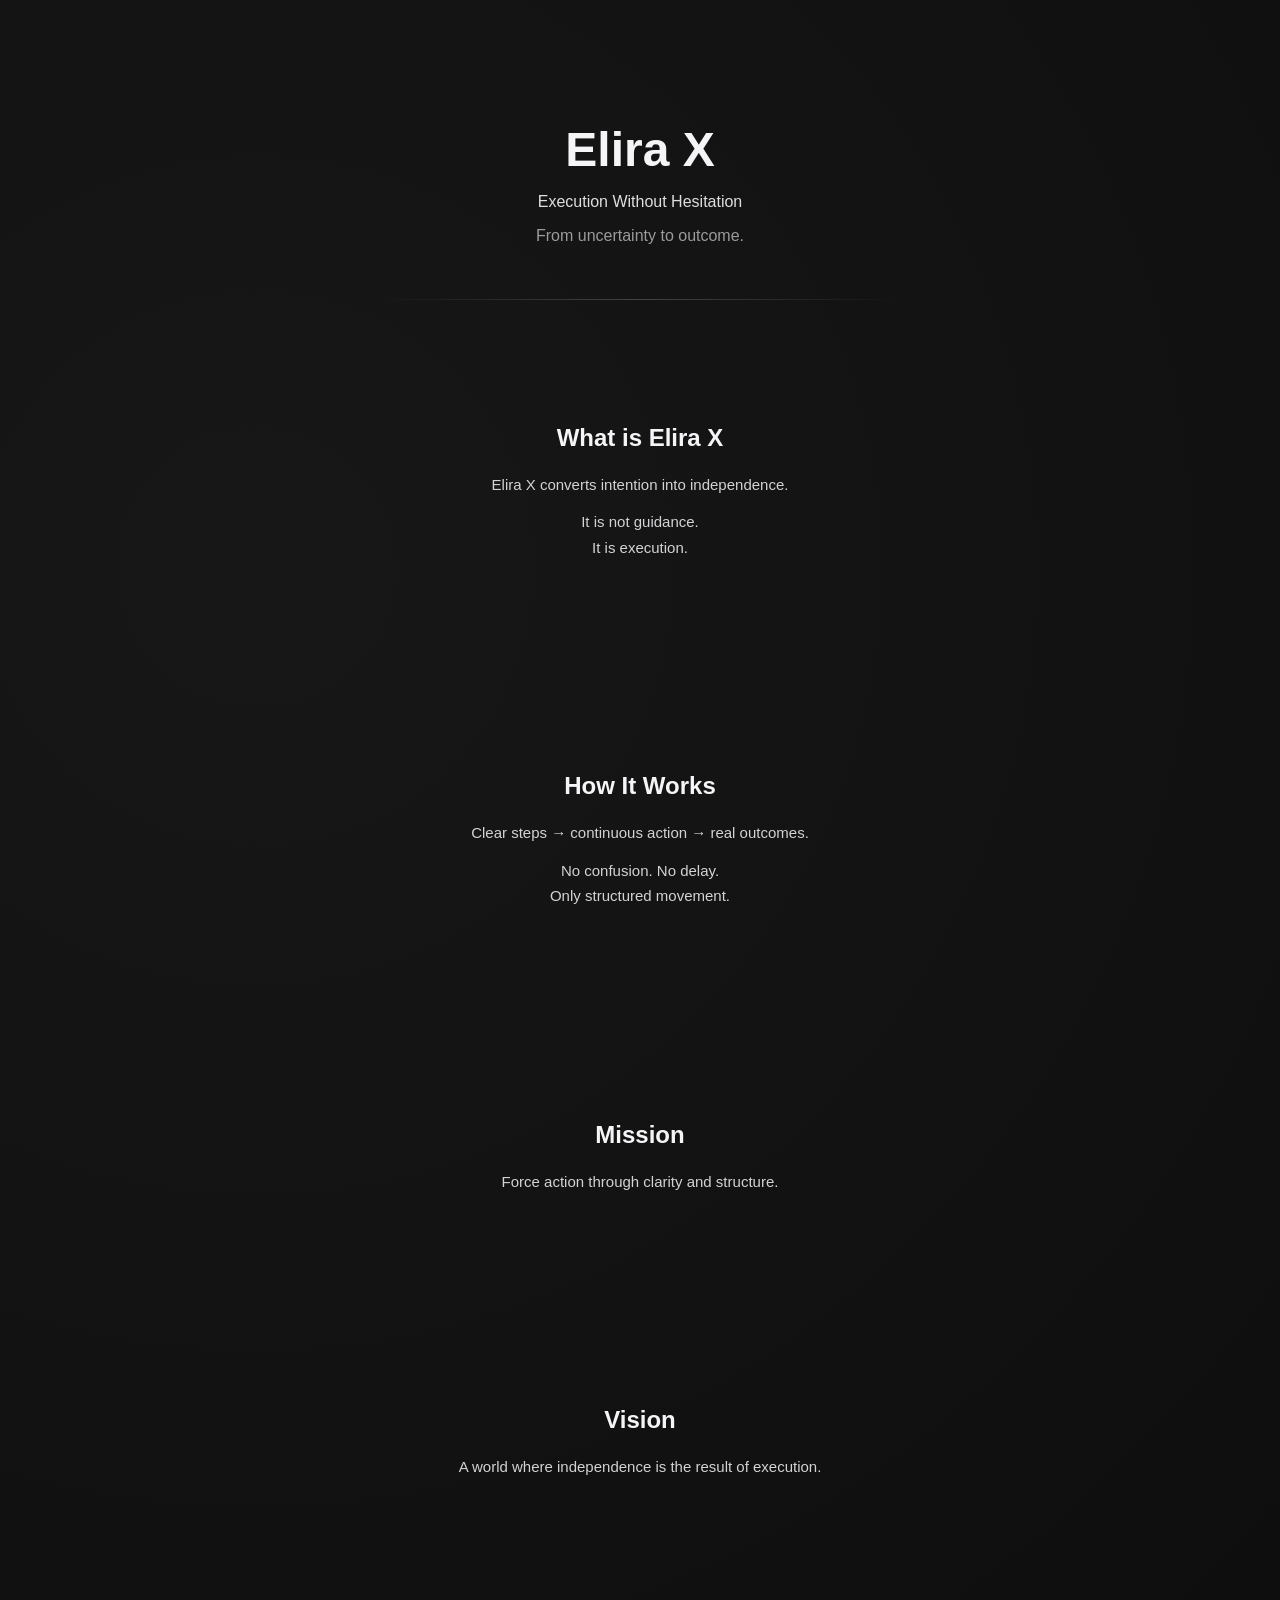
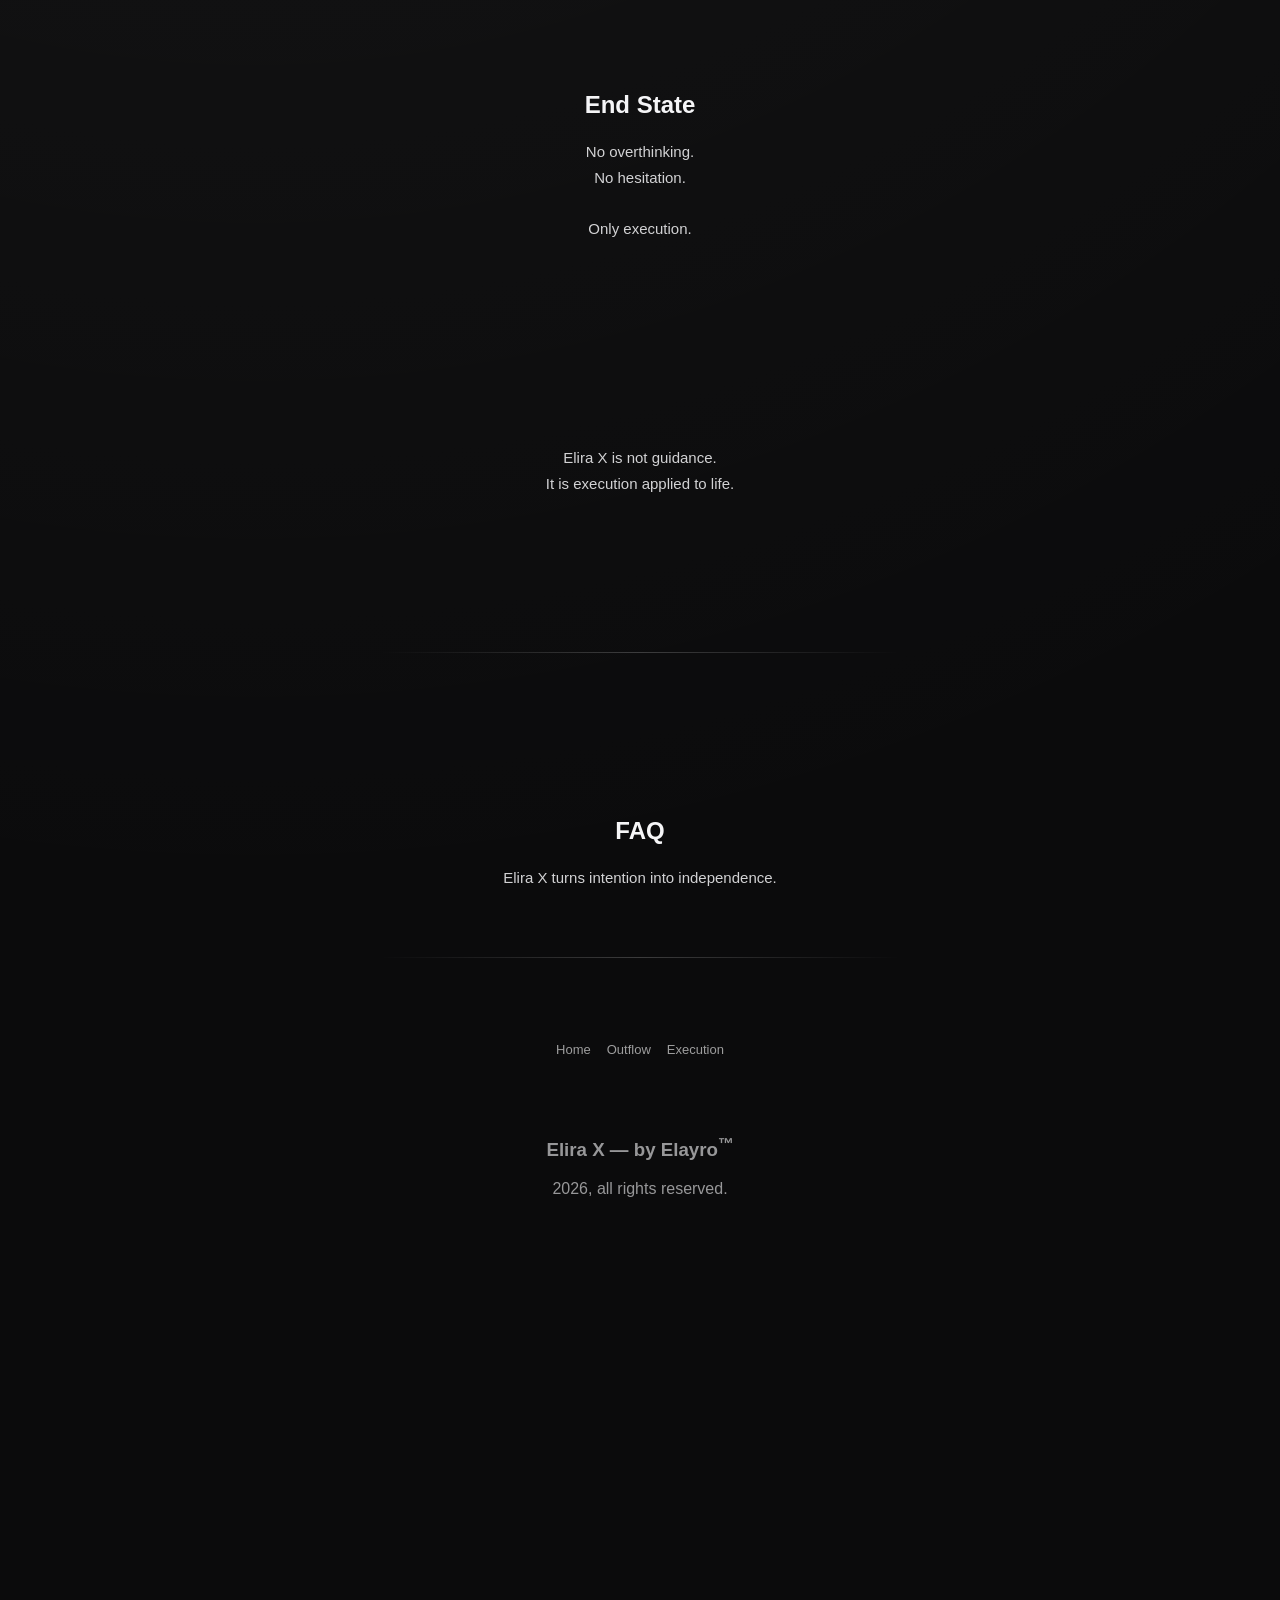
==== elira.html @ 319dfa85 "Update elira.html" ====
<!DOCTYPE html>
<html lang="en">
<head>
  <base href="/" />
  <meta charset="UTF-8">
  <meta name="viewport" content="width=device-width, initial-scale=1.0">

  <title>Elira X | Elayro</title>

  <link rel="stylesheet" href="global.css">
  <script src="app.js" defer></script>
</head>

<body>
<div class="scroll-progress"></div>

<header>
  <h1>Elira X</h1>
  <p class="punch">Execution Without Hesitation</p>
  <p class="hook" id="dynamicHook"></p>
</header>

<div class="section-divider hero-divider"></div>

<main class="content">

<section>
  <h2>What is Elira X</h2>
  <p>
    Elira X converts intention into independence.
  </p>
  <p>
    It is not guidance.<br>
    <span class="highlight">It is execution.</span>
  </p>
</section>

<section>
  <h2>How It Works</h2>
  <p>
    Clear steps → continuous action → real outcomes.
  </p>
  <p>
    No confusion. No delay.<br>
    Only structured movement.
  </p>
</section>

<section>
  <h2>Mission</h2>
  <p>Force action through clarity and structure.</p>
</section>

<section>
  <h2>Vision</h2>
  <p>A world where independence is the result of execution.</p>
</section>

<section>
  <h2>End State</h2>
  <p>
    No overthinking.<br>
    No hesitation.<br><br>
    <span class="highlight">Only execution.</span>
  </p>
</section>

<section>
  <p>
    Elira X is not guidance.<br>
    It is execution applied to life.
  </p>
</section>

<div class="section-divider faq-divider"></div>

<section class="faq-section">
  <h2>FAQ</h2>
  <p>Elira X turns intention into independence.</p>
</section>

<div class="section-divider faq-divider"></div>

<nav class="nav-minimal">
  <a href="index.html">Home</a>
  <a href="outflow.html">Outflow</a>
  <a href="execution.html">Execution</a>
</nav>

</main>

<footer class="footer-global">
  <h3>Elira X — by Elayro<sup class="tm">™</sup></h3>
  <p>2026, all rights reserved.</p>
</footer>

</body>
</html>
---- global.css ----
/* ===============================
   RESET + BASE
   =============================== */

* { box-sizing: border-box; }
html { scroll-behavior: smooth; height: 100%; }

body {
  margin: 0;
  font-family: Inter, -apple-system, sans-serif;
  background: #0b0b0c;
  color: #f5f5f7;

  display: flex;
  flex-direction: column;
  min-height: 100vh;

  -webkit-font-smoothing: antialiased;

  opacity: 1;
  transform: translateY(0);
  transition: all 0.4s ease;
}

body.loaded {
  opacity: 1;
  transform: translateY(0);
}

body:not(.loaded) {
  opacity: 0;
  transform: translateY(6px);
}

/* ===============================
   BACKGROUND
   =============================== */

body::before {
  content: "";
  position: fixed;
  inset: -25%;
  background: radial-gradient(circle at 30% 30%, rgba(255,255,255,0.05), transparent 60%);
  z-index: -1;
}

/* ===============================
   SCROLL PROGRESS
   =============================== */

.scroll-progress {
  position: fixed;
  top: 0;
  left: 0;
  height: 2px;
  width: 0%;
  background: #fff;
  z-index: 9999;
  opacity: 0.6;
}

/* ===============================
   HEADER
   =============================== */

header {
  text-align: center;
  margin-top: clamp(70px, 10vh, 110px);
  padding: 0 16px;
}

header h1 {
  font-size: clamp(30px, 6vw, 48px);
  margin-bottom: 10px;
}

.punch { opacity: 0.9; }
.hook {
  opacity: 0.6;
  max-width: 520px;
  margin: auto;
  font-size: clamp(14px, 3.5vw, 16px);
}

/* ===============================
   CONTENT
   =============================== */

.content {
  width: 100%;
  max-width: 720px;
  padding: 0 16px;
  margin: 0 auto;
  flex: 1;
  display: flex;
  flex-direction: column;
}

/* ===============================
   SECTIONS
   =============================== */

section {
  margin: clamp(70px, 10vh, 110px) 0;
  text-align: center;
}

section:first-of-type { margin-top: 50px; }
section:last-of-type { margin-bottom: 0; }

section p {
  opacity: 0.85;
  line-height: 1.7;
  max-width: 560px;
  margin: 12px auto;
  font-size: clamp(14px, 3.5vw, 15px);
}

/* ===============================
   DIVIDER
   =============================== */

.section-divider {
  width: 100%;
  max-width: 520px;
  height: 1px;
  margin: clamp(40px, 6vh, 60px) auto;
  background: linear-gradient(to right, transparent, rgba(255,255,255,0.2), transparent);
}

/* ===============================
   NAV
   =============================== */

.nav-minimal {
  display: flex;
  justify-content: center;
  gap: 16px;
  flex-wrap: wrap;
  margin: 30px 0;
}

.nav-minimal a {
  color: rgba(255,255,255,0.6);
  text-decoration: none;
  font-size: 13px;
  transition: 0.2s ease;
}

.nav-minimal a:hover { color: #fff; transform: translateY(-1px); }

.nav-minimal a.active {
  color: #fff;
  position: relative;
}

.nav-minimal a.active::after {
  content: "";
  position: absolute;
  left: 0;
  bottom: -6px;
  width: 100%;
  height: 1px;
  background: #fff;
  opacity: 0.6;
}

.nav-minimal a.hide {
  opacity: 0;
  transform: translateY(-6px);
  pointer-events: none;
}

/* ===============================
   INDEX BUTTON LINKS
   =============================== */

.index-links a {
  display: inline-block;
  margin-top: 12px;
  padding: 10px 16px;
  border-radius: 8px;
  border: 1px solid rgba(255,255,255,0.08);
  color: #fff;
  text-decoration: none;
  font-size: 13px;
  background: rgba(255,255,255,0.04);
  transition: all 0.2s ease;
}

.index-links a:hover {
  background: rgba(255,255,255,0.08);
  transform: translateY(-2px);
}

/* ===============================
   DEMO CONTAINER
   =============================== */

.demo-container {
  margin-top: 30px;
  padding: 14px;
  border-radius: 14px;
  background: rgba(20,20,22,0.65);
  backdrop-filter: blur(12px);
  border: 1px solid rgba(255,255,255,0.08);
}

/* ===============================
   CLIENT TABS
   =============================== */

.clients {
  display: flex;
  gap: 8px;
  justify-content: center;
  flex-wrap: wrap;
  margin-bottom: 12px;
}

.client {
  padding: 8px 14px;
  border-radius: 999px;
  background: rgba(255,255,255,0.06);
  font-size: 12px;
  border: 1px solid rgba(255,255,255,0.1);
}

.client.active {
  background: #fff;
  color: #000;
}

/* ===============================
   CHAT AREA
   =============================== */

.chat-area {
  display: flex;
  flex-direction: column;
  background: rgba(20,20,22,0.65);
  backdrop-filter: blur(12px);
  border-radius: 12px;
  padding: 12px;
  height: 400px;
  overflow: hidden;
  border: 1px solid rgba(255,255,255,0.06);

  pointer-events: none;
  user-select: none;
}

/* ===============================
   CHAT BOX
   =============================== */

.chat-box {
  flex: 1;
  display: flex;
  flex-direction: column;
  gap: 10px;
  overflow-y: auto;
}

/* ===============================
   MESSAGE
   =============================== */

.message {
  max-width: 75%;
  padding: 10px 14px;
  border-radius: 14px;
  font-size: 14px;
  line-height: 1.5;
}

.message.user {
  align-self: flex-end;
  background: #fff;
  color: #000;
}

.message.system {
  align-self: flex-start;
  background: #1a1a1a;
}

.msg-label {
  font-size: 10px;
  opacity: 0.5;
  margin-bottom: 4px;
}

/* ===============================
   OPTION BUTTON (FINAL FIX)
   =============================== */

.option-btn {
  display: block;              /* 🔥 important */
  width: 100%;

  padding: 14px 16px;
  margin: 0;

  border-radius: 12px;

  background: rgba(255,255,255,0.06);
  border: 1px solid rgba(255,255,255,0.1);

  font-size: 13.5px;
  line-height: 1.5;
  text-align: left;

  cursor: default;

  transition: all 0.25s ease;
}

/* hover feel */
.option-btn:hover {
  background: rgba(255,255,255,0.12);
  transform: translateY(-1px);
}

/* selected */
.option-btn.selected {
  background: #fff;
  color: #000;
}
/* ===============================
   OPTIONS PANEL (STACK FIX)
   =============================== */

.options-panel {
  display: flex;
  flex-direction: column;
  gap: 12px;

  width: 100%;
  margin-top: 12px;
}
/* ===============================
   INPUT
   =============================== */

.input-area {
  display: flex;
  gap: 6px;
  margin-top: 10px;
}

.input-area input {
  flex: 1;
  padding: 10px 12px;
  border-radius: 10px;
  background: rgba(255,255,255,0.03);
  border: 1px solid rgba(255,255,255,0.08);
  color: #fff;
}

.input-area button {
  padding: 10px 14px;
  border-radius: 10px;
  background: #fff;
  color: #000;
}

/* ===============================
   MOBILE
   =============================== */

@media (max-width: 600px) {

  .chat-area { height: 340px; }
  .message { max-width: 90%; }

}

/* ===============================
   SCROLL REVEAL
   =============================== */

.reveal {
  opacity: 0;
  transform: translateY(28px);
  transition: all 0.8s ease;
}

.reveal.visible {
  opacity: 1;
  transform: translateY(0);
}

/* ===============================
   FOOTER
   =============================== */

.footer-global {
  margin-top: auto;
  padding: 30px 16px;
  text-align: center;
  opacity: 0.6;
}
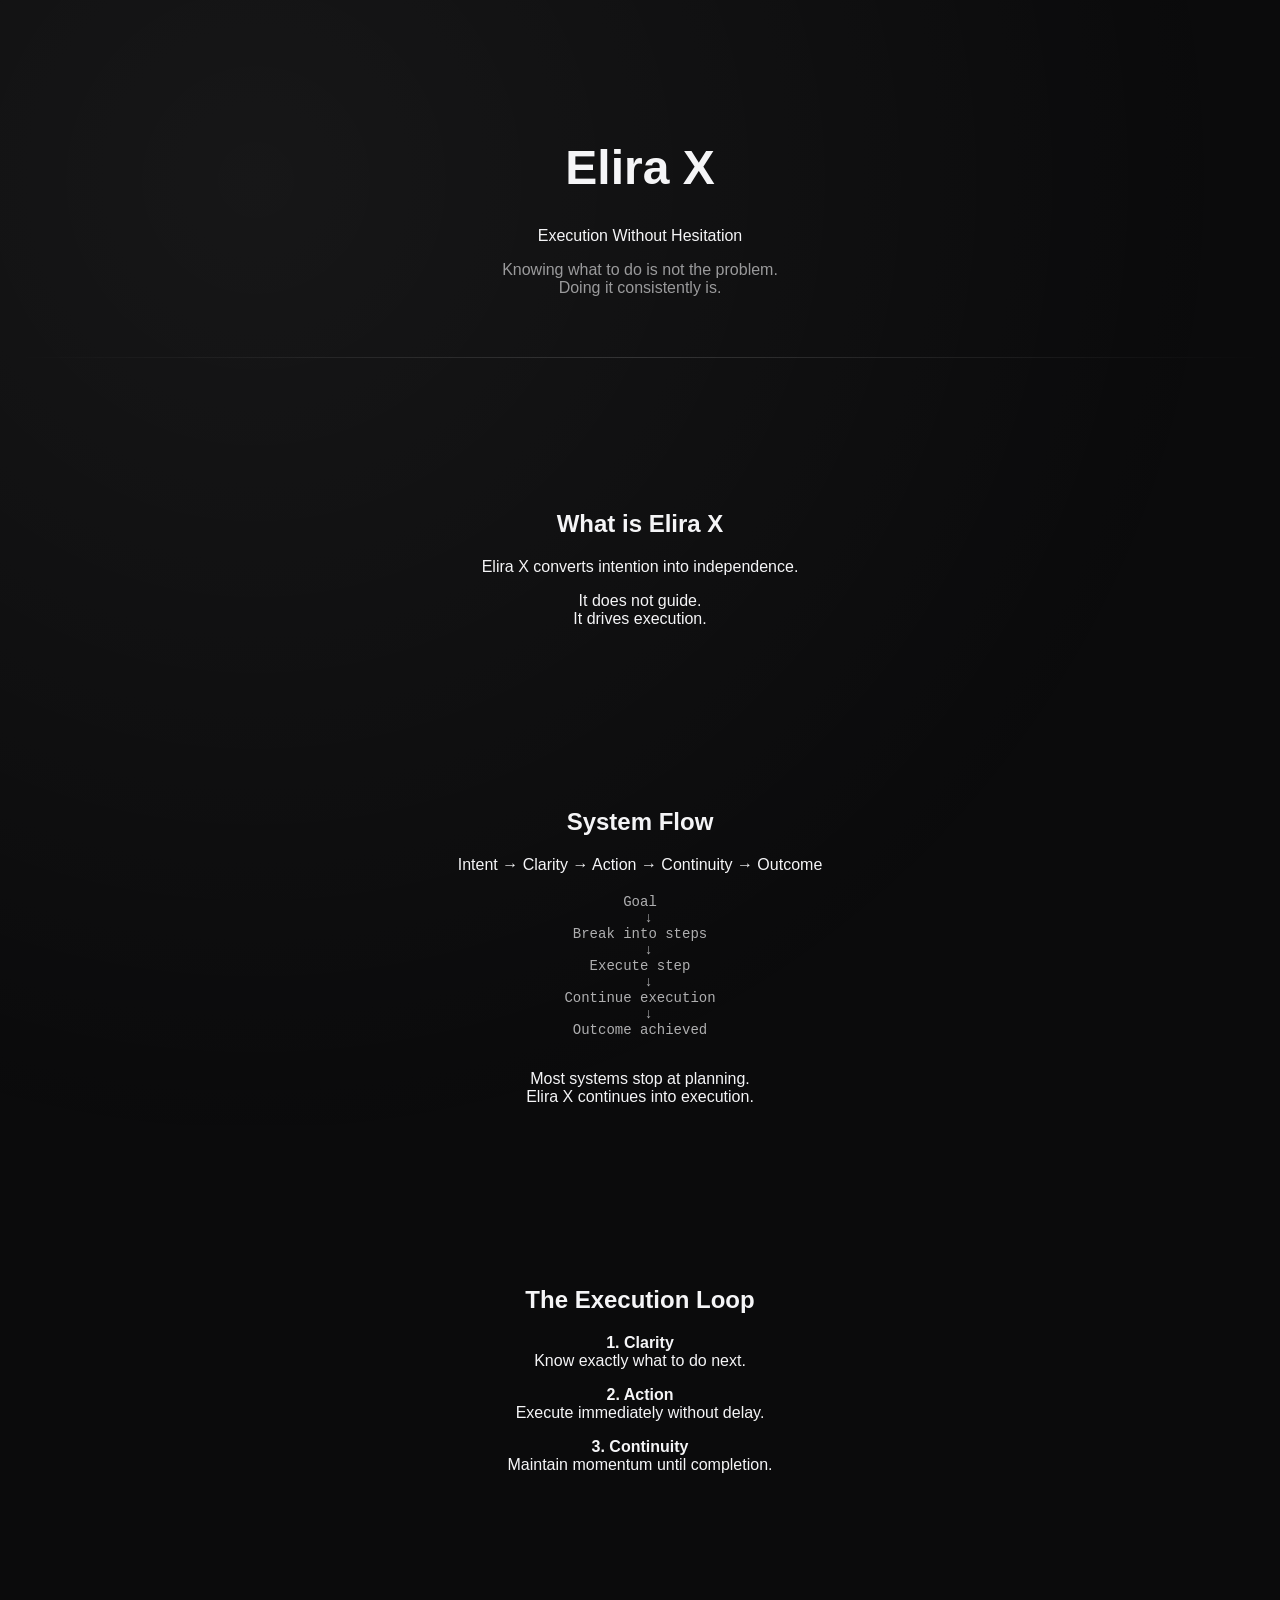
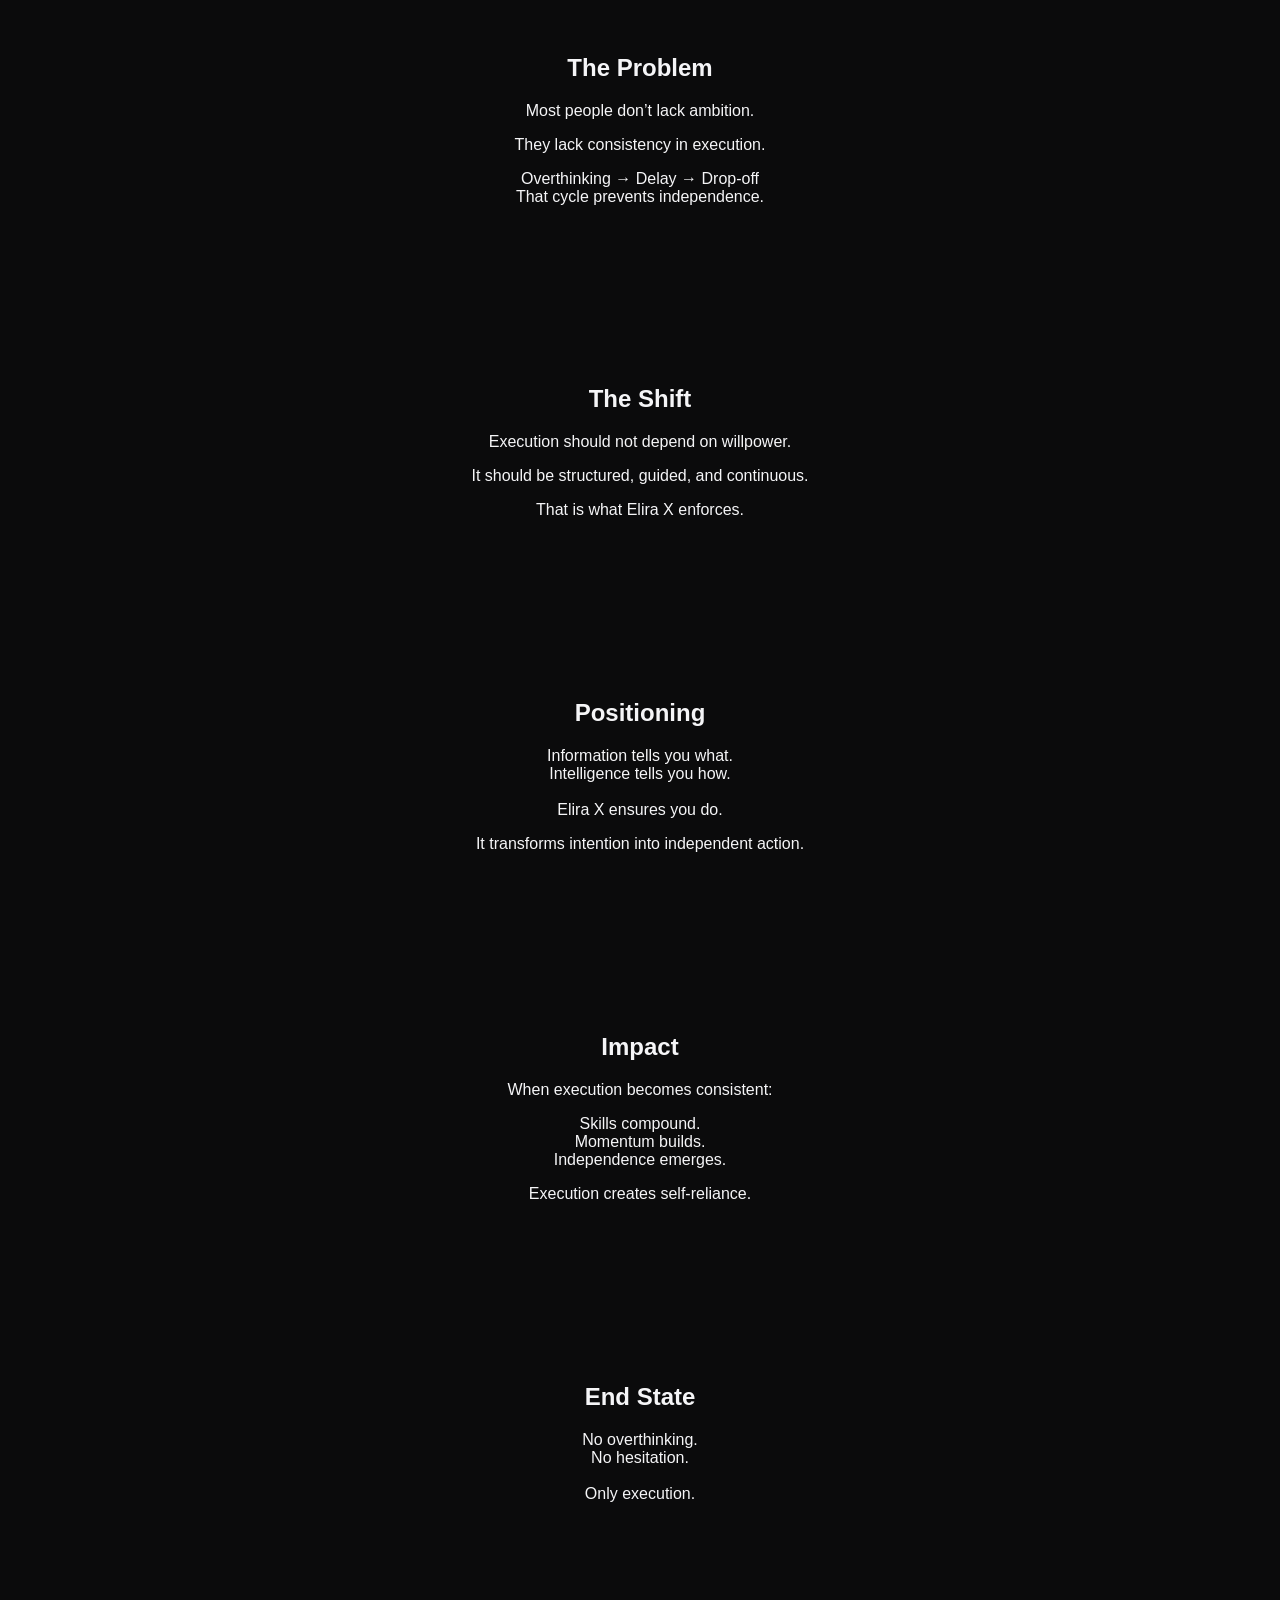
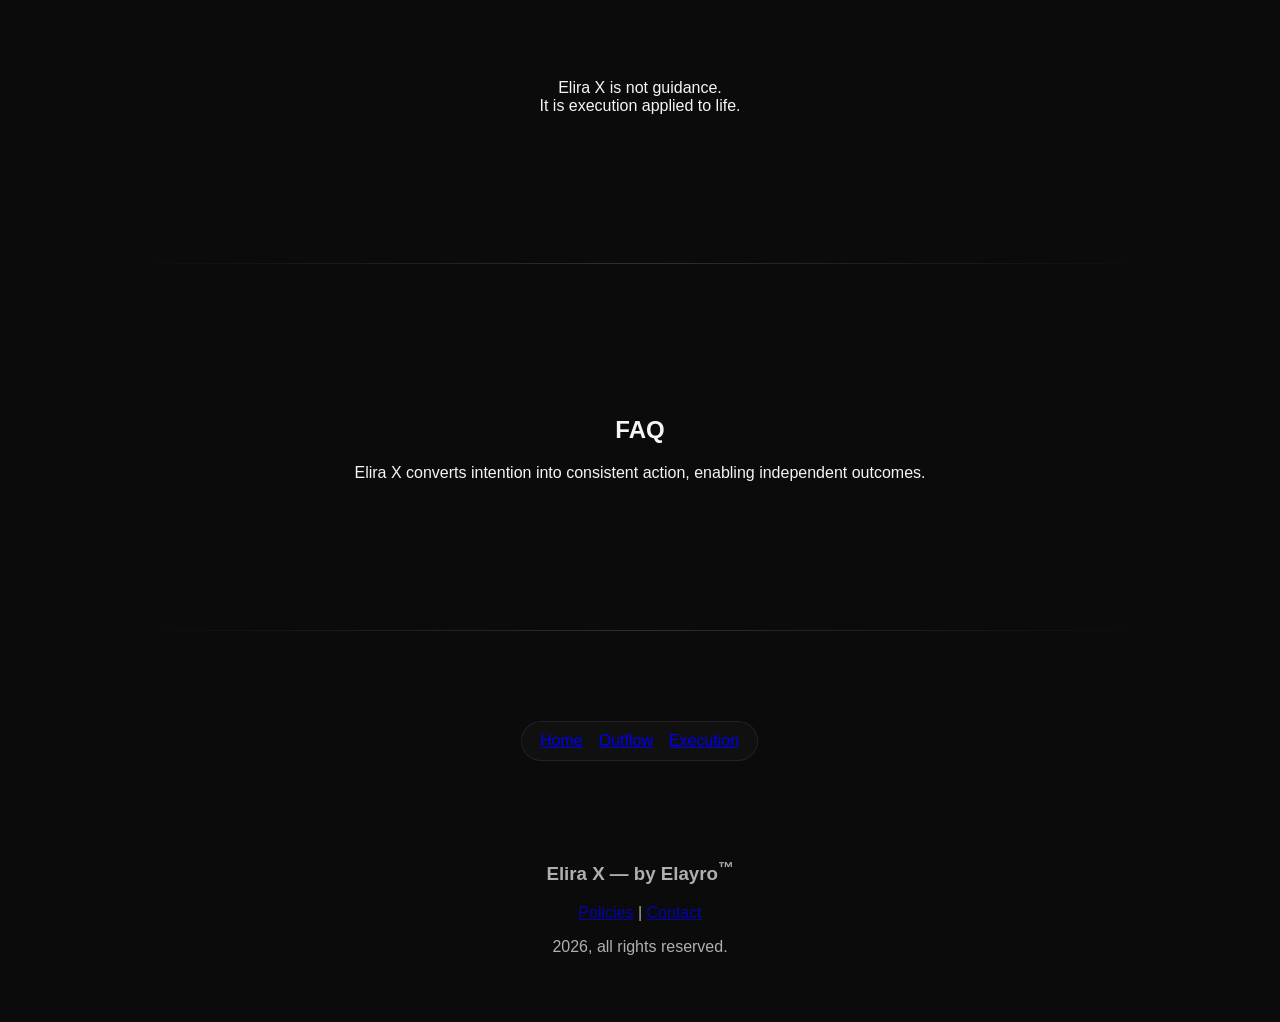
==== commit 041d7a3c: "Update elira.html" ====
--- a/elira.html
+++ b/elira.html
@@ -12,50 +12,148 @@
 </head>
 
 <body>
+
 <div class="scroll-progress"></div>
 
 <header>
   <h1>Elira X</h1>
   <p class="punch">Execution Without Hesitation</p>
-  <p class="hook" id="dynamicHook"></p>
+
+  <p class="hook">
+    Knowing what to do is not the problem.<br>
+    <span class="highlight">Doing it consistently is.</span>
+  </p>
 </header>
 
 <div class="section-divider hero-divider"></div>
 
 <main class="content">
 
+<!-- WHAT -->
 <section>
   <h2>What is Elira X</h2>
   <p>
     Elira X converts intention into independence.
   </p>
   <p>
-    It is not guidance.<br>
-    <span class="highlight">It is execution.</span>
-  </p>
-</section>
-
-<section>
-  <h2>How It Works</h2>
-  <p>
-    Clear steps → continuous action → real outcomes.
-  </p>
-  <p>
-    No confusion. No delay.<br>
-    Only structured movement.
-  </p>
-</section>
-
-<section>
-  <h2>Mission</h2>
-  <p>Force action through clarity and structure.</p>
-</section>
-
-<section>
-  <h2>Vision</h2>
-  <p>A world where independence is the result of execution.</p>
-</section>
-
+    It does not guide.<br>
+    <span class="highlight">It drives execution.</span>
+  </p>
+</section>
+
+<!-- SYSTEM FLOW -->
+<section>
+  <h2>System Flow</h2>
+
+  <p class="highlight">
+    Intent → Clarity → Action → Continuity → Outcome
+  </p>
+
+  <pre style="opacity:0.7; font-size:14px; margin-top:20px;">
+Goal
+  ↓
+Break into steps
+  ↓
+Execute step
+  ↓
+Continue execution
+  ↓
+Outcome achieved
+  </pre>
+
+  <p>
+    Most systems stop at planning.<br>
+    Elira X continues into execution.
+  </p>
+</section>
+
+<!-- FRAMEWORK -->
+<section>
+  <h2>The Execution Loop</h2>
+
+  <p>
+    <strong>1. Clarity</strong><br>
+    Know exactly what to do next.
+  </p>
+
+  <p>
+    <strong>2. Action</strong><br>
+    Execute immediately without delay.
+  </p>
+
+  <p>
+    <strong>3. Continuity</strong><br>
+    Maintain momentum until completion.
+  </p>
+</section>
+
+<!-- PROBLEM -->
+<section>
+  <h2>The Problem</h2>
+  <p>
+    Most people don’t lack ambition.
+  </p>
+
+  <p>
+    They lack consistency in execution.
+  </p>
+
+  <p>
+    Overthinking → Delay → Drop-off<br>
+    <span class="highlight">That cycle prevents independence.</span>
+  </p>
+</section>
+
+<!-- SHIFT -->
+<section>
+  <h2>The Shift</h2>
+  <p>
+    Execution should not depend on willpower.
+  </p>
+
+  <p>
+    It should be structured, guided, and continuous.
+  </p>
+
+  <p>
+    <span class="highlight">That is what Elira X enforces.</span>
+  </p>
+</section>
+
+<!-- POSITION -->
+<section>
+  <h2>Positioning</h2>
+  <p>
+    Information tells you what.<br>
+    Intelligence tells you how.<br><br>
+    <span class="highlight">Elira X ensures you do.</span>
+  </p>
+
+  <p>
+    It transforms intention into independent action.
+  </p>
+</section>
+
+<!-- IMPACT -->
+<section>
+  <h2>Impact</h2>
+
+  <p>
+    When execution becomes consistent:
+  </p>
+
+  <p>
+    Skills compound.<br>
+    Momentum builds.<br>
+    Independence emerges.
+  </p>
+
+  <p class="highlight">
+    Execution creates self-reliance.
+  </p>
+</section>
+
+<!-- END STATE -->
 <section>
   <h2>End State</h2>
   <p>
@@ -65,6 +163,7 @@
   </p>
 </section>
 
+<!-- CLOSE -->
 <section>
   <p>
     Elira X is not guidance.<br>
@@ -76,21 +175,32 @@
 
 <section class="faq-section">
   <h2>FAQ</h2>
-  <p>Elira X turns intention into independence.</p>
+  <p>
+    Elira X converts intention into consistent action, enabling independent outcomes.
+  </p>
 </section>
 
 <div class="section-divider faq-divider"></div>
 
+<!-- NAV -->
 <nav class="nav-minimal">
   <a href="index.html">Home</a>
   <a href="outflow.html">Outflow</a>
+  <a href="elira.html">Elira X</a>
   <a href="execution.html">Execution</a>
 </nav>
 
 </main>
 
+<!-- FOOTER -->
 <footer class="footer-global">
   <h3>Elira X — by Elayro<sup class="tm">™</sup></h3>
+
+  <p>
+    <a href="policies.html">Policies</a> |
+    <a href="mailto:contact@elayro.com">Contact</a>
+  </p>
+
   <p>2026, all rights reserved.</p>
 </footer>
 
--- a/global.css
+++ b/global.css
@@ -18,18 +18,13 @@
   -webkit-font-smoothing: antialiased;
 
   opacity: 1;
-  transform: translateY(0);
+  transform: none;
   transition: all 0.4s ease;
 }
 
-body.loaded {
+body:not(.loaded) {
   opacity: 1;
-  transform: translateY(0);
-}
-
-body:not(.loaded) {
-  opacity: 0;
-  transform: translateY(6px);
+  transform: none;
 }
 
 /* ===============================
@@ -45,7 +40,316 @@
 }
 
 /* ===============================
-   SCROLL PROGRESS
+   CONTENT (WIDER + CENTERED)
+   =============================== */
+
+.content {
+  width: 100%;
+  max-width: 1100px; /* 🔥 increased */
+  margin: 0 auto;
+  padding: 0 24px;
+
+  display: flex;
+  flex-direction: column;
+  align-items: center;
+}
+
+/* ===============================
+   HEADER
+   =============================== */
+
+header {
+  text-align: center;
+  margin-top: clamp(80px, 12vh, 120px);
+  padding: 0 20px;
+
+  max-width: 900px;
+  margin-left: auto;
+  margin-right: auto;
+}
+
+header h1 {
+  font-size: clamp(32px, 6vw, 48px);
+}
+
+.hook {
+  opacity: 0.6;
+  max-width: 600px;
+  margin: auto;
+}
+
+/* ===============================
+   SECTION REVEAL
+   =============================== */
+
+section {
+  margin: clamp(60px, 8vh, 90px) 0;
+  text-align: center;
+
+  opacity: 0;
+  transform: translateY(30px) scale(0.98);
+  filter: blur(6px);
+
+  transition:
+    opacity 0.8s cubic-bezier(0.22,1,0.36,1),
+    transform 0.8s cubic-bezier(0.22,1,0.36,1),
+    filter 0.8s ease;
+}
+
+section.visible {
+  opacity: 1;
+  transform: translateY(0) scale(1);
+  filter: blur(0);
+}
+
+/* ===============================
+   NAV
+   =============================== */
+
+.nav-minimal {
+  position: sticky;
+  top: 16px;
+  z-index: 100;
+
+  display: flex;
+  justify-content: center;
+  gap: 16px;
+
+  backdrop-filter: blur(12px);
+  background: rgba(20,20,22,0.6);
+
+  padding: 10px 18px;
+  border-radius: 999px;
+
+  margin: 30px auto;
+  border: 1px solid rgba(255,255,255,0.08);
+}
+
+/* ===============================
+   DEMO CONTAINER (FIXED WIDTH)
+   =============================== */
+
+.demo-container {
+  width: 100%;
+  max-width: 1100px; /* 🔥 wider */
+
+  margin: 60px auto;
+
+  display: flex;
+  justify-content: center;
+
+  padding: 30px;
+  border-radius: 24px;
+
+  border: 1px solid rgba(255,255,255,0.08);
+  background: rgba(255,255,255,0.02);
+
+  box-shadow:
+    0 40px 100px rgba(0,0,0,0.7),
+    inset 0 1px 0 rgba(255,255,255,0.04);
+}
+
+/* 🔥 inner constraint */
+.demo-inner {
+  width: 100%;
+  max-width: 720px;
+}
+
+/* ===============================
+   CLIENT PILLS (FIXED)
+   =============================== */
+
+.clients {
+  display: flex;
+  align-items: center;
+  gap: 10px;
+  margin-bottom: 16px;
+}
+
+.client {
+  padding: 6px 14px;
+  border-radius: 999px;
+  font-size: 14px;
+
+  background: rgba(255,255,255,0.06);
+  border: 1px solid rgba(255,255,255,0.08);
+
+  transition: all 0.2s ease;
+}
+
+.client:hover {
+  background: rgba(255,255,255,0.12);
+}
+
+.client.active {
+  background: #fff;
+  color: #000;
+}
+
+/* ===============================
+   CHAT
+   =============================== */
+
+.chat-area {
+  display: flex;
+  flex-direction: column;
+  height: 340px; /* 🔥 less tall */
+
+  border-radius: 18px;
+  padding: 18px;
+
+  background: rgba(0,0,0,0.35);
+  border: 1px solid rgba(255,255,255,0.06);
+
+  backdrop-filter: blur(20px);
+}
+
+.chat-box {
+  flex: 1;
+  display: flex;
+  flex-direction: column;
+  gap: 10px;
+  overflow-y: auto;
+}
+
+/* ===============================
+   MESSAGES
+   =============================== */
+
+.message {
+  max-width: 70%;
+  padding: 10px 14px;
+  border-radius: 16px;
+}
+
+.message.user {
+  align-self: flex-end;
+  background: #0a84ff;
+  color: white;
+}
+
+.message.system {
+  align-self: flex-start;
+  background: rgba(255,255,255,0.06);
+}
+
+/* ===============================
+   INPUT
+   =============================== */
+
+.input-area {
+  display: flex;
+  gap: 10px;
+  margin-top: 14px;
+
+  padding: 6px;
+  border-radius: 16px;
+
+  background: rgba(255,255,255,0.06);
+  border: 1px solid rgba(255,255,255,0.1);
+
+  backdrop-filter: blur(14px);
+
+  opacity: 0.6;
+  pointer-events: none;
+}
+
+/* ===============================
+   OPTIONS
+   =============================== */
+
+.option-btn {
+  padding: 14px;
+  border-radius: 14px;
+
+  background: rgba(255,255,255,0.06);
+  border: 1px solid rgba(255,255,255,0.1);
+
+  transition: all 0.25s ease;
+}
+
+.option-btn:hover {
+  transform: translateY(-2px);
+}
+
+/* ===============================
+   DIVIDERS
+   =============================== */
+
+.section-divider {
+  width: 100%;
+  height: 1px;
+  margin: 60px 0;
+
+  background: linear-gradient(
+    to right,
+    transparent,
+    rgba(255,255,255,0.15),
+    transparent
+  );
+}
+
+/* ===============================
+   EMAIL
+   =============================== */
+
+.notify-box {
+  margin-top: 24px;
+
+  display: flex;
+  align-items: center;
+
+  padding: 10px;
+  border-radius: 20px;
+
+  background: rgba(255,255,255,0.06);
+  border: 1px solid rgba(255,255,255,0.1);
+
+  backdrop-filter: blur(16px);
+
+  transition: all 0.25s ease;
+}
+
+.notify-box:focus-within {
+  background: rgba(255,255,255,0.1);
+}
+
+.notify-box input {
+  flex: 1;
+  padding: 14px;
+  background: transparent;
+  border: none;
+  color: #fff;
+}
+
+.notify-box button {
+  padding: 12px 20px;
+  border-radius: 12px;
+  border: none;
+
+  background: #fff;
+  color: #000;
+}
+
+/* ===============================
+   FOOTER
+   =============================== */
+
+.footer-global {
+  margin-top: auto;
+  padding: 50px 20px;
+
+  text-align: center;
+
+  max-width: 1100px;
+  margin-left: auto;
+  margin-right: auto;
+
+  opacity: 0.7;
+}
+
+/* ===============================
+   SCROLL BAR
    =============================== */
 
 .scroll-progress {
@@ -54,350 +358,6 @@
   left: 0;
   height: 2px;
   width: 0%;
+  z-index: 9999;
   background: #fff;
-  z-index: 9999;
-  opacity: 0.6;
-}
-
-/* ===============================
-   HEADER
-   =============================== */
-
-header {
-  text-align: center;
-  margin-top: clamp(70px, 10vh, 110px);
-  padding: 0 16px;
-}
-
-header h1 {
-  font-size: clamp(30px, 6vw, 48px);
-  margin-bottom: 10px;
-}
-
-.punch { opacity: 0.9; }
-.hook {
-  opacity: 0.6;
-  max-width: 520px;
-  margin: auto;
-  font-size: clamp(14px, 3.5vw, 16px);
-}
-
-/* ===============================
-   CONTENT
-   =============================== */
-
-.content {
-  width: 100%;
-  max-width: 720px;
-  padding: 0 16px;
-  margin: 0 auto;
-  flex: 1;
-  display: flex;
-  flex-direction: column;
-}
-
-/* ===============================
-   SECTIONS
-   =============================== */
-
-section {
-  margin: clamp(70px, 10vh, 110px) 0;
-  text-align: center;
-}
-
-section:first-of-type { margin-top: 50px; }
-section:last-of-type { margin-bottom: 0; }
-
-section p {
-  opacity: 0.85;
-  line-height: 1.7;
-  max-width: 560px;
-  margin: 12px auto;
-  font-size: clamp(14px, 3.5vw, 15px);
-}
-
-/* ===============================
-   DIVIDER
-   =============================== */
-
-.section-divider {
-  width: 100%;
-  max-width: 520px;
-  height: 1px;
-  margin: clamp(40px, 6vh, 60px) auto;
-  background: linear-gradient(to right, transparent, rgba(255,255,255,0.2), transparent);
-}
-
-/* ===============================
-   NAV
-   =============================== */
-
-.nav-minimal {
-  display: flex;
-  justify-content: center;
-  gap: 16px;
-  flex-wrap: wrap;
-  margin: 30px 0;
-}
-
-.nav-minimal a {
-  color: rgba(255,255,255,0.6);
-  text-decoration: none;
-  font-size: 13px;
-  transition: 0.2s ease;
-}
-
-.nav-minimal a:hover { color: #fff; transform: translateY(-1px); }
-
-.nav-minimal a.active {
-  color: #fff;
-  position: relative;
-}
-
-.nav-minimal a.active::after {
-  content: "";
-  position: absolute;
-  left: 0;
-  bottom: -6px;
-  width: 100%;
-  height: 1px;
-  background: #fff;
-  opacity: 0.6;
-}
-
-.nav-minimal a.hide {
-  opacity: 0;
-  transform: translateY(-6px);
-  pointer-events: none;
-}
-
-/* ===============================
-   INDEX BUTTON LINKS
-   =============================== */
-
-.index-links a {
-  display: inline-block;
-  margin-top: 12px;
-  padding: 10px 16px;
-  border-radius: 8px;
-  border: 1px solid rgba(255,255,255,0.08);
-  color: #fff;
-  text-decoration: none;
-  font-size: 13px;
-  background: rgba(255,255,255,0.04);
-  transition: all 0.2s ease;
-}
-
-.index-links a:hover {
-  background: rgba(255,255,255,0.08);
-  transform: translateY(-2px);
-}
-
-/* ===============================
-   DEMO CONTAINER
-   =============================== */
-
-.demo-container {
-  margin-top: 30px;
-  padding: 14px;
-  border-radius: 14px;
-  background: rgba(20,20,22,0.65);
-  backdrop-filter: blur(12px);
-  border: 1px solid rgba(255,255,255,0.08);
-}
-
-/* ===============================
-   CLIENT TABS
-   =============================== */
-
-.clients {
-  display: flex;
-  gap: 8px;
-  justify-content: center;
-  flex-wrap: wrap;
-  margin-bottom: 12px;
-}
-
-.client {
-  padding: 8px 14px;
-  border-radius: 999px;
-  background: rgba(255,255,255,0.06);
-  font-size: 12px;
-  border: 1px solid rgba(255,255,255,0.1);
-}
-
-.client.active {
-  background: #fff;
-  color: #000;
-}
-
-/* ===============================
-   CHAT AREA
-   =============================== */
-
-.chat-area {
-  display: flex;
-  flex-direction: column;
-  background: rgba(20,20,22,0.65);
-  backdrop-filter: blur(12px);
-  border-radius: 12px;
-  padding: 12px;
-  height: 400px;
-  overflow: hidden;
-  border: 1px solid rgba(255,255,255,0.06);
-
-  pointer-events: none;
-  user-select: none;
-}
-
-/* ===============================
-   CHAT BOX
-   =============================== */
-
-.chat-box {
-  flex: 1;
-  display: flex;
-  flex-direction: column;
-  gap: 10px;
-  overflow-y: auto;
-}
-
-/* ===============================
-   MESSAGE
-   =============================== */
-
-.message {
-  max-width: 75%;
-  padding: 10px 14px;
-  border-radius: 14px;
-  font-size: 14px;
-  line-height: 1.5;
-}
-
-.message.user {
-  align-self: flex-end;
-  background: #fff;
-  color: #000;
-}
-
-.message.system {
-  align-self: flex-start;
-  background: #1a1a1a;
-}
-
-.msg-label {
-  font-size: 10px;
-  opacity: 0.5;
-  margin-bottom: 4px;
-}
-
-/* ===============================
-   OPTION BUTTON (FINAL FIX)
-   =============================== */
-
-.option-btn {
-  display: block;              /* 🔥 important */
-  width: 100%;
-
-  padding: 14px 16px;
-  margin: 0;
-
-  border-radius: 12px;
-
-  background: rgba(255,255,255,0.06);
-  border: 1px solid rgba(255,255,255,0.1);
-
-  font-size: 13.5px;
-  line-height: 1.5;
-  text-align: left;
-
-  cursor: default;
-
-  transition: all 0.25s ease;
-}
-
-/* hover feel */
-.option-btn:hover {
-  background: rgba(255,255,255,0.12);
-  transform: translateY(-1px);
-}
-
-/* selected */
-.option-btn.selected {
-  background: #fff;
-  color: #000;
-}
-/* ===============================
-   OPTIONS PANEL (STACK FIX)
-   =============================== */
-
-.options-panel {
-  display: flex;
-  flex-direction: column;
-  gap: 12px;
-
-  width: 100%;
-  margin-top: 12px;
-}
-/* ===============================
-   INPUT
-   =============================== */
-
-.input-area {
-  display: flex;
-  gap: 6px;
-  margin-top: 10px;
-}
-
-.input-area input {
-  flex: 1;
-  padding: 10px 12px;
-  border-radius: 10px;
-  background: rgba(255,255,255,0.03);
-  border: 1px solid rgba(255,255,255,0.08);
-  color: #fff;
-}
-
-.input-area button {
-  padding: 10px 14px;
-  border-radius: 10px;
-  background: #fff;
-  color: #000;
-}
-
-/* ===============================
-   MOBILE
-   =============================== */
-
-@media (max-width: 600px) {
-
-  .chat-area { height: 340px; }
-  .message { max-width: 90%; }
-
-}
-
-/* ===============================
-   SCROLL REVEAL
-   =============================== */
-
-.reveal {
-  opacity: 0;
-  transform: translateY(28px);
-  transition: all 0.8s ease;
-}
-
-.reveal.visible {
-  opacity: 1;
-  transform: translateY(0);
-}
-
-/* ===============================
-   FOOTER
-   =============================== */
-
-.footer-global {
-  margin-top: auto;
-  padding: 30px 16px;
-  text-align: center;
-  opacity: 0.6;
-}
+}
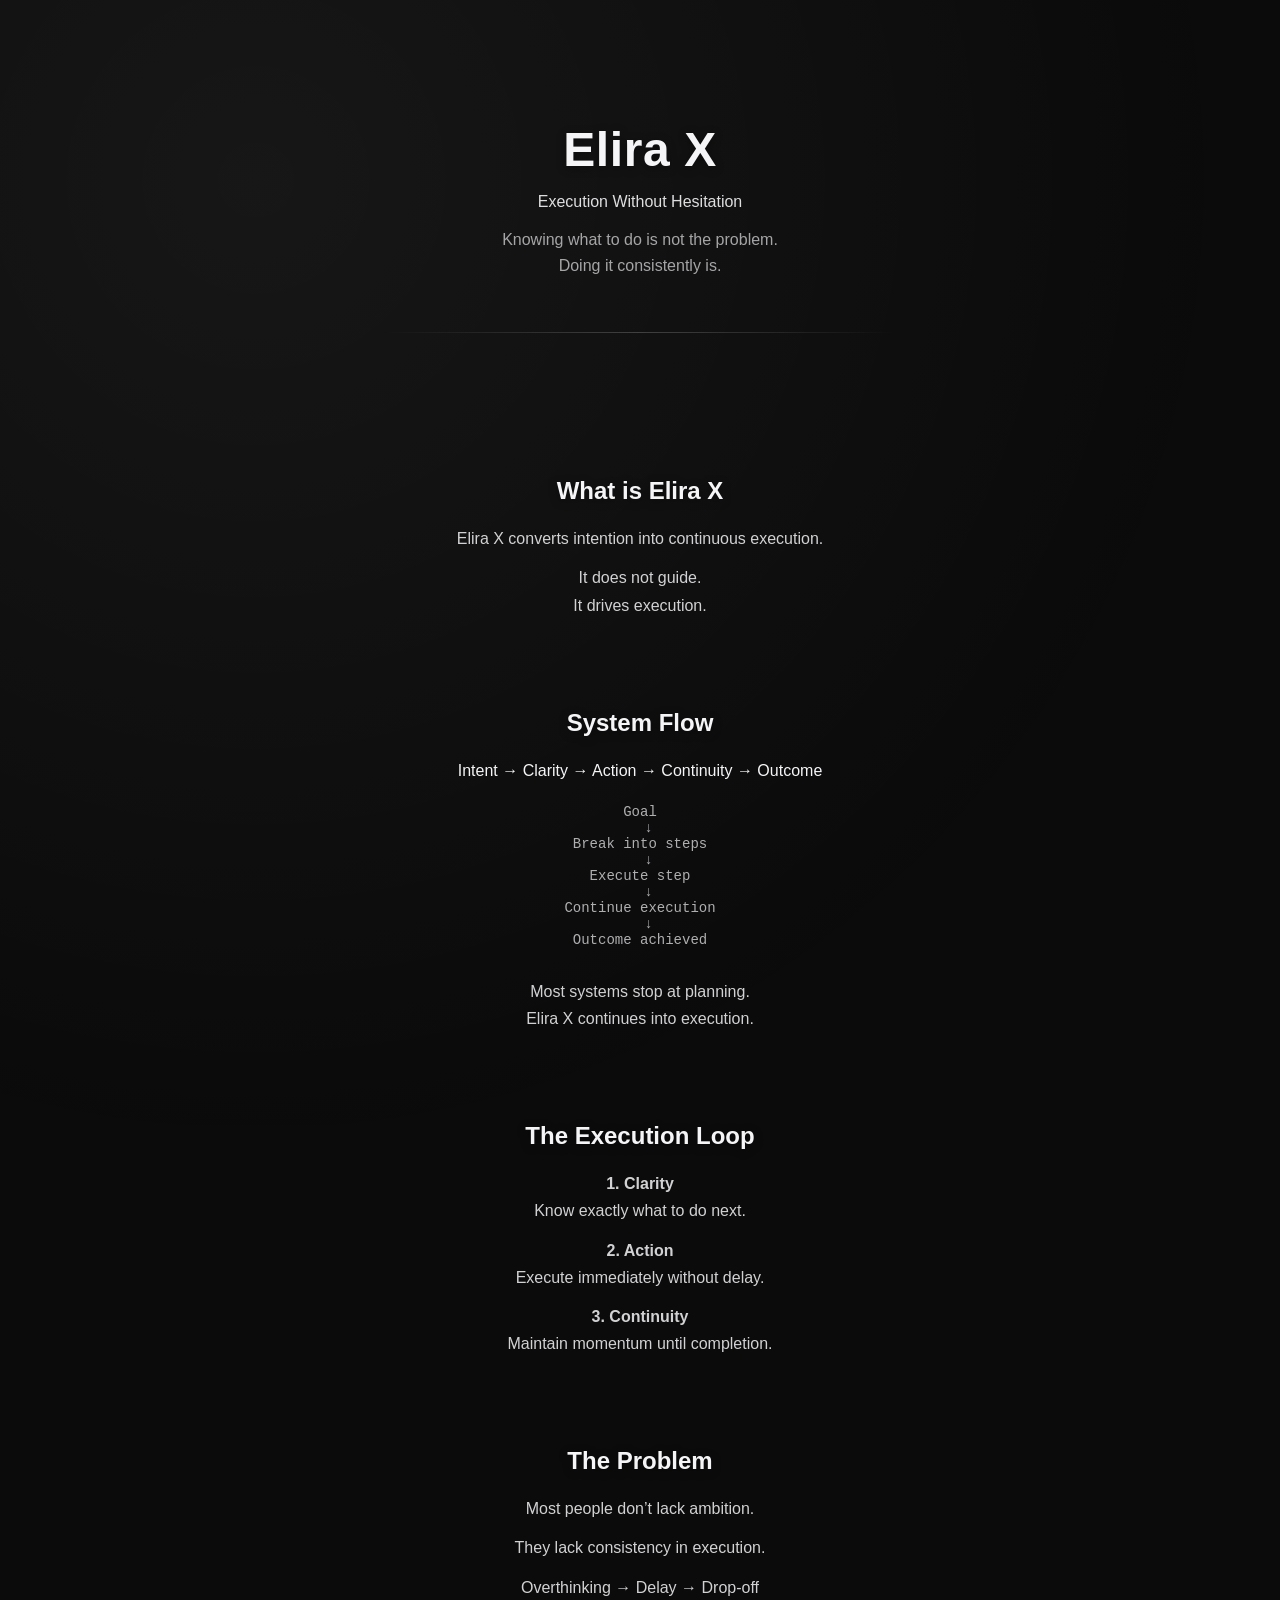
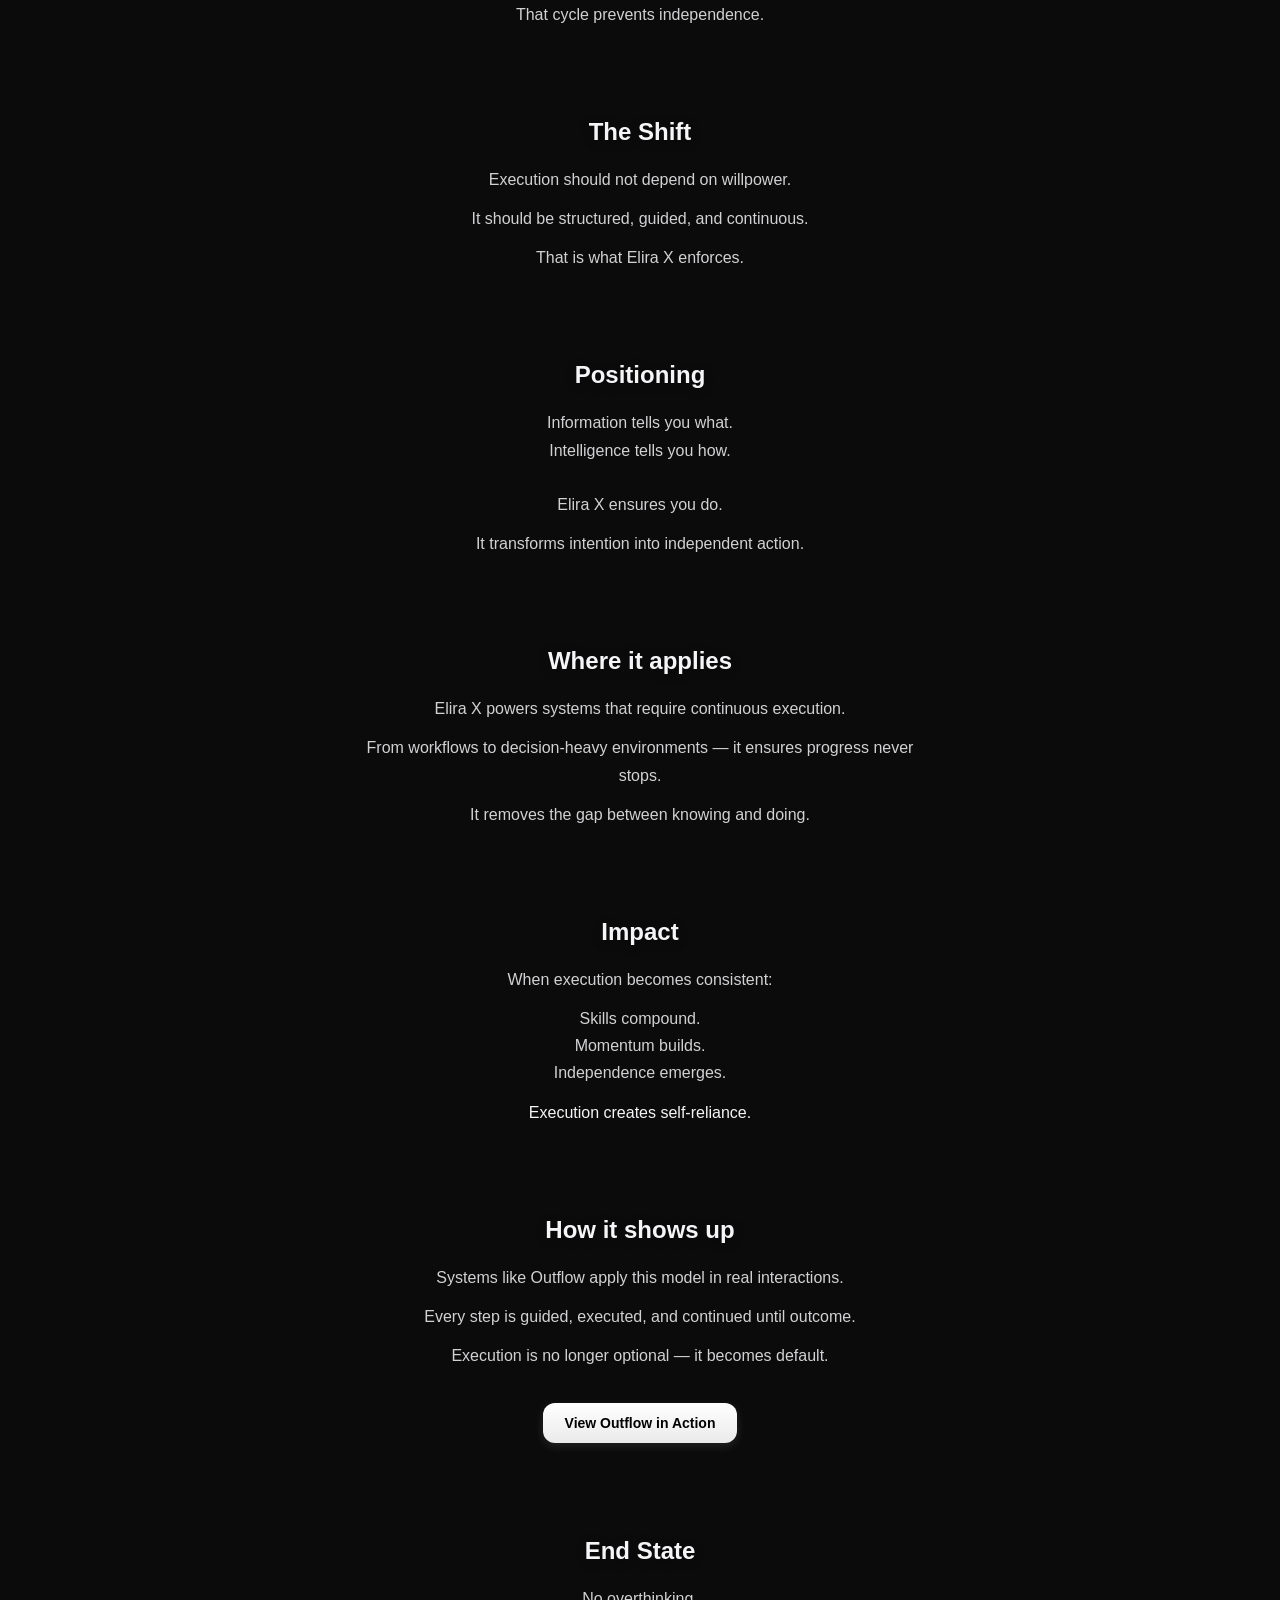
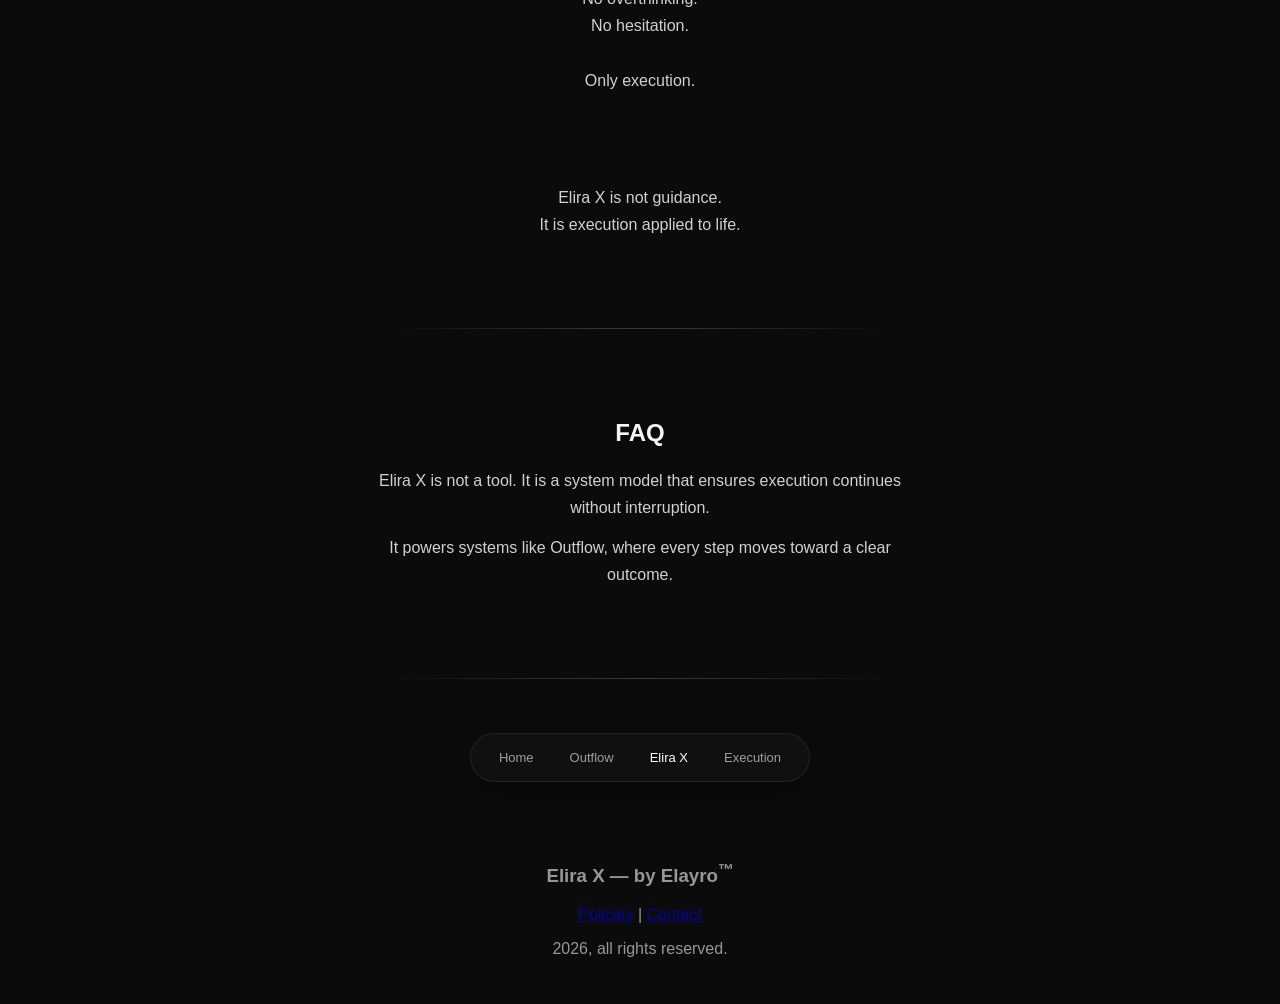
==== commit 28c7ce8b: "Update elira.html" ====
--- a/elira.html
+++ b/elira.html
@@ -5,7 +5,7 @@
   <meta charset="UTF-8">
   <meta name="viewport" content="width=device-width, initial-scale=1.0">
 
-  <title>Elira X | Elayro</title>
+  <title><title>Elira X | Execution System | Elayro</title></title>
 
   <link rel="stylesheet" href="global.css">
   <script src="app.js" defer></script>
@@ -33,7 +33,7 @@
 <section>
   <h2>What is Elira X</h2>
   <p>
-    Elira X converts intention into independence.
+    Elira X converts intention into continuous execution.
   </p>
   <p>
     It does not guide.<br>
@@ -133,7 +133,18 @@
     It transforms intention into independent action.
   </p>
 </section>
-
+<section>
+  <h2>Where it applies</h2>
+  <p>
+    Elira X powers systems that require continuous execution.
+  </p>
+  <p>
+    From workflows to decision-heavy environments — it ensures progress never stops.
+  </p>
+  <p>
+    <span class="highlight">It removes the gap between knowing and doing.</span>
+  </p>
+</section>
 <!-- IMPACT -->
 <section>
   <h2>Impact</h2>
@@ -152,7 +163,22 @@
     Execution creates self-reliance.
   </p>
 </section>
-
+<section>
+  <h2>How it shows up</h2>
+  <p>
+    Systems like Outflow apply this model in real interactions.
+  </p>
+  <p>
+    Every step is guided, executed, and continued until outcome.
+  </p>
+  <p>
+    <span class="highlight">Execution is no longer optional — it becomes default.</span>
+  </p>
+
+  <div class="index-links">
+    <a href="outflow.html" class="btn-premium">View Outflow in Action</a>
+  </div>
+</section>
 <!-- END STATE -->
 <section>
   <h2>End State</h2>
@@ -176,7 +202,10 @@
 <section class="faq-section">
   <h2>FAQ</h2>
   <p>
-    Elira X converts intention into consistent action, enabling independent outcomes.
+    Elira X is not a tool. It is a system model that ensures execution continues without interruption.
+  </p>
+  <p>
+    It powers systems like Outflow, where every step moves toward a clear outcome.
   </p>
 </section>
 
--- a/global.css
+++ b/global.css
@@ -1,363 +1,1122 @@
 /* ===============================
-   RESET + BASE
-   =============================== */
+RESET + BASE
+=============================== */
 
 * { box-sizing: border-box; }
-html { scroll-behavior: smooth; height: 100%; }
+  html { scroll-behavior: smooth; height: 100%; }
 
 body {
-  margin: 0;
-  font-family: Inter, -apple-system, sans-serif;
-  background: #0b0b0c;
-  color: #f5f5f7;
-
-  display: flex;
-  flex-direction: column;
-  min-height: 100vh;
-
-  -webkit-font-smoothing: antialiased;
-
-  opacity: 1;
-  transform: none;
-  transition: all 0.4s ease;
-}
+margin: 0;
+font-family: Inter, -apple-system, sans-serif;
+background: #0b0b0c;
+color: #f5f5f7;
+
+display: flex;
+flex-direction: column;
+min-height: 100vh;
+
+-webkit-font-smoothing: antialiased;
+}
+/* ===============================
+SAFE LOAD
+=============================== */
 
 body:not(.loaded) {
-  opacity: 1;
-  transform: none;
-}
-
-/* ===============================
-   BACKGROUND
-   =============================== */
+opacity: 1;
+transform: none;
+}
+
+/* ===============================
+BACKGROUND
+=============================== */
 
 body::before {
-  content: "";
-  position: fixed;
-  inset: -25%;
-  background: radial-gradient(circle at 30% 30%, rgba(255,255,255,0.05), transparent 60%);
-  z-index: -1;
-}
-
-/* ===============================
-   CONTENT (WIDER + CENTERED)
-   =============================== */
+content: "";
+position: fixed;
+inset: -25%;
+background: radial-gradient(circle at 30% 30%, rgba(255,255,255,0.05), transparent 60%);
+z-index: -1;
+}
+
+/* ===============================
+SCROLL PROGRESS
+=============================== */
+
+.scroll-progress {
+position: fixed;
+top: 0;
+left: 0;
+height: 2px;
+width: 0%;
+background: #fff;
+z-index: 9999;
+opacity: 0.6;
+}
+
+/* ===============================
+HEADER
+=============================== */
+
+header {
+text-align: center;
+margin-top: clamp(70px, 10vh, 110px);
+padding: 0 16px;
+}
+
+header h1 {
+font-size: clamp(30px, 6vw, 48px);
+margin-bottom: 10px;
+}
+
+h1, h2 {
+text-shadow: 0 2px 10px rgba(0,0,0,0.4);
+}
+
+.punch { opacity: 0.9; }
+
+.hook {
+opacity: 0.6;
+max-width: 520px;
+margin: auto;
+font-size: clamp(14px, 3.5vw, 16px);
+}
+
+/* ===============================
+CONTENT
+=============================== */
 
 .content {
-  width: 100%;
-  max-width: 1100px; /* 🔥 increased */
-  margin: 0 auto;
-  padding: 0 24px;
-
-  display: flex;
-  flex-direction: column;
-  align-items: center;
-}
-
-/* ===============================
-   HEADER
-   =============================== */
-
-header {
-  text-align: center;
-  margin-top: clamp(80px, 12vh, 120px);
-  padding: 0 20px;
-
-  max-width: 900px;
-  margin-left: auto;
-  margin-right: auto;
-}
+width: 100%;
+max-width: 720px;
+padding: 0 16px;
+margin: 0 auto;
+flex: 1;
+}
+
+/* ===============================
+SECTIONS
+=============================== */
+
+section {
+margin: clamp(70px, 10vh, 110px) 0;
+text-align: center;
+}
+
+section p {
+opacity: 0.85;
+line-height: 1.7;
+max-width: 560px;
+margin: 12px auto;
+}
+
+/* ===============================
+DIVIDER
+=============================== */
+
+.section-divider {
+width: 100%;
+max-width: 520px;
+height: 1px;
+margin: clamp(40px, 6vh, 60px) auto;
+background: linear-gradient(to right, transparent, rgba(255,255,255,0.2), transparent);
+}
+
+/* ===============================
+NAV
+=============================== */
+
+.nav-minimal {
+position: sticky;
+top: 16px;
+z-index: 100;
+
+display: flex;
+justify-content: center;
+gap: 16px;
+flex-wrap: wrap;
+
+backdrop-filter: blur(12px);
+background: rgba(20,20,22,0.6);
+
+padding: 10px 18px;
+border-radius: 999px;
+
+width: fit-content;
+margin: 30px auto;
+
+border: 1px solid rgba(255,255,255,0.08);
+box-shadow: 0 10px 30px rgba(0,0,0,0.3);
+
+transition: all 0.3s ease;
+}
+
+.nav-minimal.scrolled {
+backdrop-filter: blur(16px);
+background: rgba(20,20,22,0.8);
+transform: translateY(-2px);
+}
+
+.nav-minimal a {
+color: rgba(255,255,255,0.6);
+text-decoration: none;
+font-size: 13px;
+padding: 6px 10px;
+border-radius: 999px;
+transition: all 0.2s ease;
+}
+
+.nav-minimal a:hover {
+color: #fff;
+background: rgba(255,255,255,0.08);
+}
+
+.nav-minimal a.active {
+color: #fff;
+font-weight: 500;
+}
+
+/* ===============================
+FOOTER
+=============================== */
+
+.footer-global {
+margin-top: auto;
+padding: 30px 16px;
+text-align: center;
+opacity: 0.6;
+}
+/* ===============================
+CLIENTS
+=============================== */
+
+.clients {
+display: flex;
+gap: 10px;
+margin-bottom: 12px;
+}
+
+.client {
+padding: 6px 12px;
+border-radius: 999px;
+background: rgba(255,255,255,0.06);
+transition: all 0.2s ease;
+}
+
+.client.active {
+background: #fff;
+color: #000;
+transform: scale(1.08);
+box-shadow: 0 4px 14px rgba(0,0,0,0.3);
+}
+
+/* ===============================
+DEMO CONTAINER
+=============================== */
+
+.demo-container {
+position: relative;
+max-width: 720px;
+margin: 40px auto;
+padding: 20px;
+border-radius: 16px;
+border: 1px solid rgba(255,255,255,0.06);
+background: rgba(255,255,255,0.02);
+backdrop-filter: blur(20px);
+
+box-shadow: 0 20px 60px rgba(0,0,0,0.4);
+overflow: hidden;
+}
+
+/* ===============================
+CHAT
+=============================== */
+
+.chat-area {
+display: flex;
+flex-direction: column;
+height: 420px;
+border-radius: 14px;
+border: 1px solid rgba(255,255,255,0.06);
+padding: 12px;
+background: rgba(0,0,0,0.25);
+}
+
+.chat-box {
+flex: 1;
+display: flex;
+flex-direction: column;
+gap: 10px;
+overflow-y: auto;
+}
+
+/* ===============================
+MESSAGES
+=============================== */
+
+.message {
+max-width: 70%;
+padding: 10px 14px;
+border-radius: 16px;
+}
+
+.message.user {
+align-self: flex-end;
+background: #0a84ff;
+color: white;
+}
+
+.message.system {
+align-self: flex-start;
+background: rgba(255,255,255,0.05);
+}
+
+/* ===============================
+INPUT (DISABLED PROPERLY)
+=============================== */
+
+.input-area {
+display: flex;
+gap: 10px;
+margin-top: 12px;
+padding: 6px;
+border-radius: 14px;
+background: rgba(255,255,255,0.04);
+border: 1px solid rgba(255,255,255,0.08);
+
+opacity: 0.5;
+cursor: not-allowed;
+}
+
+.input-area input {
+flex: 1;
+padding: 12px 14px;
+border: none;
+background: transparent;
+color: #fff;
+pointer-events: none;
+caret-color: transparent;
+}
+
+.input-area button {
+padding: 10px 16px;
+border-radius: 10px;
+border: none;
+background: #fff;
+color: #000;
+pointer-events: none;
+}
+
+.input-area button.press {
+transform: scale(0.92);
+}
+
+/* ===============================
+OPTIONS
+=============================== */
+
+.options-panel {
+margin-top: 10px;
+}
+
+.option-bubble {
+display: block;
+width: 100%;
+padding: 12px 14px;
+border-radius: 12px;
+margin-bottom: 6px;
+
+background: rgba(255,255,255,0.06);
+border: 1px solid rgba(255,255,255,0.1);
+
+font-size: 13px;
+line-height: 1.5;
+
+opacity: 0;
+transform: translateY(6px);
+animation: optionFade 0.25s ease forwards;
+
+transition: all 0.2s ease;
+}
+
+@keyframes optionFade {
+to {
+opacity: 1;
+transform: translateY(0);
+}
+}
+
+.option-bubble:hover {
+transform: translateY(-2px);
+background: rgba(255,255,255,0.14);
+}
+
+.option-bubble .tag {
+display: inline-block;
+font-size: 10px;
+margin-bottom: 4px;
+padding: 2px 6px;
+border-radius: 999px;
+
+background: rgba(255,255,255,0.1);
+color: #fff;
+font-weight: 500;
+}
+/* ===============================
+THINKING (FIXED SMALL)
+=============================== */
+
+.thinking {
+height: 18px;
+border-radius: 999px;
+margin: 6px 0;
+opacity: 0.7;
+
+background: linear-gradient(
+90deg,
+rgba(255,255,255,0.04),
+rgba(255,255,255,0.12),
+rgba(255,255,255,0.04)
+);
+background-size: 200px 100%;
+animation: thinking 1s infinite linear;
+}
+
+@keyframes thinking {
+0% { background-position: -200px; }
+100% { background-position: 200px; }
+}
+
+/* ===============================
+RESULT STATES
+=============================== */
+
+.win-glow { color: #4ade80; }
+.lose-glow { color: #f87171; }
+
+/* ===============================
+NOTIFY (FINAL SAFE)
+=============================== */
+
+.notify-box {
+display: flex;
+justify-content: center;
+align-items: center;
+gap: 10px;
+}
+
+.notify-box input {
+width: 260px;
+padding: 12px 14px;
+
+border-radius: 8px;
+border: 1px solid rgba(255,255,255,0.2);
+
+background: rgba(255,255,255,0.06);
+color: #fff;
+
+font-size: 14px;
+outline: none;
+}
+
+.notify-box input::placeholder {
+color: rgba(255,255,255,0.4);
+}
+
+.notify-box input:focus {
+border-color: rgba(255,255,255,0.4);
+box-shadow: 0 0 0 2px rgba(255,255,255,0.08);
+}
+
+.notify-box button {
+padding: 12px 16px;
+border-radius: 8px;
+
+border: none;
+background: #fff;
+color: #000;
+
+font-size: 14px;
+font-weight: 500;
+cursor: pointer;
+}
+
+.notify-box button:hover {
+transform: translateY(-1px);
+box-shadow: 0 4px 14px rgba(255,255,255,0.15);
+}
+
+.notify-box button:active {
+transform: scale(0.96);
+}
+
+.notify-success {
+margin-top: 12px;
+opacity: 0;
+transform: translateY(6px);
+transition: all 0.3s ease;
+}
+
+.notify-success.show {
+opacity: 1;
+transform: translateY(0);
+}
+
+/* validation */
+
+#notifyEmail.valid {
+border-color: #4ade80 !important;
+}
+
+#notifyEmail.invalid {
+border-color: #f87171 !important;
+}
+/* ===============================
+INDEX CARD FINAL (MERGED)
+=============================== */
+
+.index-card {
+position: relative;
+
+margin: 100px auto;
+padding: 36px 26px;
+
+max-width: 620px;
+border-radius: 16px;
+
+background: linear-gradient(
+180deg,
+rgba(255,255,255,0.045),
+rgba(255,255,255,0.015)
+);
+
+border: 1px solid rgba(255,255,255,0.09);
+
+backdrop-filter: blur(18px);
+
+box-shadow:
+0 20px 60px rgba(0,0,0,0.45),
+inset 0 1px 0 rgba(255,255,255,0.05);
+
+transition: transform 0.3s ease, box-shadow 0.3s ease;
+
+opacity: 0;
+transform: translateY(20px);
+animation: cardReveal 0.6s ease forwards;
+}
+
+.index-card:hover {
+transform: translateY(-6px);
+box-shadow:
+0 28px 70px rgba(0,0,0,0.55),
+inset 0 1px 0 rgba(255,255,255,0.06);
+}
+
+/* stagger */
+.index-card:nth-of-type(1) { animation-delay: 0.1s; }
+.index-card:nth-of-type(2) { animation-delay: 0.2s; }
+.index-card:nth-of-type(3) { animation-delay: 0.3s; }
+
+@keyframes cardReveal {
+to {
+opacity: 1;
+transform: translateY(0);
+}
+}
+
+/* ===============================
+TITLE
+=============================== */
+
+.index-card h2 {
+font-size: 26px;
+font-weight: 600;
+letter-spacing: 0.5px;
+margin-bottom: 14px;
+}
+
+.index-card h2::after {
+content: "";
+display: block;
+width: 38px;
+height: 2px;
+margin: 10px auto 0;
+background: rgba(255,255,255,0.8);
+}
+
+/* ===============================
+TEXT
+=============================== */
+
+.index-card p {
+font-size: 15px;
+line-height: 1.75;
+opacity: 0.88;
+margin: 10px auto;
+max-width: 520px;
+}
+
+/* ===============================
+BUTTON FINAL
+=============================== */
+
+.btn-premium {
+display: inline-block;
+margin-top: 16px;
+padding: 12px 22px;
+
+border-radius: 12px;
+background: linear-gradient(#fff, #eaeaea);
+color: #000 !important;
+
+font-weight: 600;
+text-decoration: none;
+
+box-shadow:
+0 3px 10px rgba(255,255,255,0.12),
+0 2px 6px rgba(0,0,0,0.4);
+
+transition: all 0.18s ease;
+
+position: relative;
+overflow: hidden;
+}
+
+.btn-premium:hover {
+transform: translateY(-2px);
+box-shadow:
+0 8px 22px rgba(255,255,255,0.18),
+0 4px 10px rgba(0,0,0,0.5);
+}
+
+.btn-premium:active {
+transform: scale(0.95);
+}
+
+/* ===============================
+RESPONSIVE
+=============================== */
+
+@media (max-width: 640px) {
+
+.index-card {
+margin: 70px 16px;
+padding: 28px 18px;
+}
+
+.index-card h2 {
+font-size: 22px;
+}
+
+.index-card p {
+font-size: 14px;
+line-height: 1.6;
+}
+
+.btn-premium {
+width: 100%;
+text-align: center;
+}
+
+}
+
+
+/* ===============================
+PREMIUM BUTTON (FINAL FIX)
+=============================== */
+
+.btn-premium {
+display: inline-block;
+margin-top: 14px;
+
+padding: 12px 20px;
+border-radius: 10px;
+
+background: #ffffff;
+color: #000 !important;
+
+font-size: 14px;
+font-weight: 500;
+
+text-decoration: none;
+
+cursor: pointer;
+user-select: none;
+
+transition: all 0.18s ease;
+}
+
+/* HOVER = LIFT */
+.btn-premium:hover {
+transform: translateY(-2px);
+box-shadow: 0 8px 24px rgba(255,255,255,0.18);
+}
+
+/* CLICK FEEL */
+.btn-premium:active {
+transform: scale(0.94);
+box-shadow: 0 3px 10px rgba(0,0,0,0.4);
+}
+
+/* FOCUS (keyboard + accessibility) */
+.btn-premium:focus {
+outline: none;
+box-shadow: 0 0 0 3px rgba(255,255,255,0.25);
+}
+
+/* ===============================
+TITLE UPGRADE
+=============================== */
+
+.index-card h2 {
+position: relative;
+font-size: 24px;
+font-weight: 600;
+letter-spacing: 0.3px;
+
+margin-bottom: 18px;
+}
+
+/* small underline */
+.index-card h2::after {
+content: "";
+display: block;
+width: 42px;
+height: 2px;
+
+margin: 10px auto 0;
+
+border-radius: 2px;
+
+background: linear-gradient(
+to right,
+rgba(255,255,255,0.9),
+rgba(255,255,255,0.2)
+);
+
+opacity: 0.85;
+}
+
+/* ===============================
+TEXT POLISH
+=============================== */
+
+.index-card p {
+opacity: 0.9;
+}
+
+/* ===============================
+BUTTON FINAL (MERGED CLEAN)
+=============================== */
+
+.btn-premium {
+display: inline-block;
+margin-top: 16px;
+
+padding: 12px 22px;
+border-radius: 12px;
+
+background: linear-gradient(180deg, #ffffff, #eaeaea);
+color: #000 !important;
+
+font-size: 14px;
+font-weight: 600;
+text-decoration: none;
+
+cursor: pointer;
+user-select: none;
+
+position: relative;
+overflow: hidden;
+
+box-shadow:
+0 3px 10px rgba(255,255,255,0.12),
+0 2px 6px rgba(0,0,0,0.4);
+
+transition:
+transform 0.18s ease,
+box-shadow 0.18s ease;
+}
+
+/* hover */
+.btn-premium:hover {
+transform: translateY(-2px);
+box-shadow:
+0 8px 22px rgba(255,255,255,0.18),
+0 4px 10px rgba(0,0,0,0.5);
+}
+
+/* click */
+.btn-premium:active {
+transform: scale(0.95);
+box-shadow:
+0 2px 6px rgba(0,0,0,0.5);
+}
+
+/* focus (accessibility) */
+.btn-premium:focus {
+outline: none;
+box-shadow:
+0 0 0 3px rgba(255,255,255,0.25);
+}
+
+
+/* ===============================
+SPACING RHYTHM REFINEMENT
+=============================== */
+
+.index-card {
+margin: 100px auto; /* more breathing */
+}
+
+/* tighten inner spacing */
+.index-card h2 {
+margin-bottom: 14px;
+}
+
+.index-card p {
+margin: 10px auto;
+max-width: 520px;
+}
+
+/* better spacing before button */
+.index-links {
+margin-top: 18px;
+}
+
+/* ===============================
+TYPOGRAPHY REFINEMENT
+=============================== */
+
+.index-card h2 {
+font-size: 26px;
+font-weight: 600;
+letter-spacing: 0.5px;
+}
+
+.index-card p {
+font-size: 15px;
+line-height: 1.75;
+opacity: 0.88;
+}
+
+/* highlight refinement */
+.highlight {
+opacity: 1;
+font-weight: 500;
+}
+
+/* ===============================
+SUBTLE STAGGER ANIMATION
+=============================== */
+
+.index-card {
+opacity: 0;
+transform: translateY(20px);
+animation: cardReveal 0.6s ease forwards;
+}
+
+/* stagger delay */
+.index-card:nth-of-type(1) { animation-delay: 0.1s; }
+.index-card:nth-of-type(2) { animation-delay: 0.2s; }
+.index-card:nth-of-type(3) { animation-delay: 0.3s; }
+
+@keyframes cardReveal {
+to {
+opacity: 1;
+transform: translateY(0);
+}
+}
+/* ===============================
+RESPONSIVE POLISH
+=============================== */
+
+@media (max-width: 640px) {
+
+.index-card {
+margin: 70px 16px;
+padding: 28px 18px;
+}
+
+.index-card h2 {
+font-size: 22px;
+}
+
+.index-card p {
+font-size: 14px;
+line-height: 1.6;
+}
+
+.btn-premium {
+width: 100%;
+text-align: center;
+}
+
+}
+
+/* ===============================
+NAV MICRO-POLISH
+=============================== */
+
+.nav-minimal {
+transition: all 0.25s ease;
+}
+
+.nav-minimal a {
+position: relative;
+}
+
+/* subtle underline hover */
+.nav-minimal a::after {
+content: "";
+position: absolute;
+left: 50%;
+bottom: -4px;
+
+width: 0;
+height: 2px;
+
+background: rgba(255,255,255,0.8);
+
+transition: all 0.25s ease;
+transform: translateX(-50%);
+}
+
+.nav-minimal a:hover::after {
+width: 60%;
+}
+
+/* ===============================
+HERO REFINEMENT
+=============================== */
 
 header h1 {
-  font-size: clamp(32px, 6vw, 48px);
+letter-spacing: 0.6px;
 }
 
 .hook {
-  opacity: 0.6;
-  max-width: 600px;
-  margin: auto;
-}
-
-/* ===============================
-   SECTION REVEAL
-   =============================== */
-
-section {
-  margin: clamp(60px, 8vh, 90px) 0;
-  text-align: center;
-
-  opacity: 0;
-  transform: translateY(30px) scale(0.98);
-  filter: blur(6px);
-
-  transition:
-    opacity 0.8s cubic-bezier(0.22,1,0.36,1),
-    transform 0.8s cubic-bezier(0.22,1,0.36,1),
-    filter 0.8s ease;
-}
-
-section.visible {
-  opacity: 1;
-  transform: translateY(0) scale(1);
-  filter: blur(0);
-}
-
-/* ===============================
-   NAV
-   =============================== */
-
-.nav-minimal {
-  position: sticky;
-  top: 16px;
-  z-index: 100;
-
-  display: flex;
-  justify-content: center;
-  gap: 16px;
-
-  backdrop-filter: blur(12px);
-  background: rgba(20,20,22,0.6);
-
-  padding: 10px 18px;
-  border-radius: 999px;
-
-  margin: 30px auto;
-  border: 1px solid rgba(255,255,255,0.08);
-}
-
-/* ===============================
-   DEMO CONTAINER (FIXED WIDTH)
-   =============================== */
-
-.demo-container {
-  width: 100%;
-  max-width: 1100px; /* 🔥 wider */
-
-  margin: 60px auto;
-
-  display: flex;
-  justify-content: center;
-
-  padding: 30px;
-  border-radius: 24px;
-
-  border: 1px solid rgba(255,255,255,0.08);
-  background: rgba(255,255,255,0.02);
-
-  box-shadow:
-    0 40px 100px rgba(0,0,0,0.7),
-    inset 0 1px 0 rgba(255,255,255,0.04);
-}
-
-/* 🔥 inner constraint */
-.demo-inner {
-  width: 100%;
-  max-width: 720px;
-}
-
-/* ===============================
-   CLIENT PILLS (FIXED)
-   =============================== */
-
-.clients {
-  display: flex;
-  align-items: center;
-  gap: 10px;
-  margin-bottom: 16px;
-}
-
-.client {
-  padding: 6px 14px;
-  border-radius: 999px;
-  font-size: 14px;
-
-  background: rgba(255,255,255,0.06);
-  border: 1px solid rgba(255,255,255,0.08);
-
-  transition: all 0.2s ease;
-}
-
-.client:hover {
-  background: rgba(255,255,255,0.12);
-}
-
-.client.active {
-  background: #fff;
-  color: #000;
-}
-
-/* ===============================
-   CHAT
-   =============================== */
-
-.chat-area {
-  display: flex;
-  flex-direction: column;
-  height: 340px; /* 🔥 less tall */
-
-  border-radius: 18px;
-  padding: 18px;
-
-  background: rgba(0,0,0,0.35);
-  border: 1px solid rgba(255,255,255,0.06);
-
-  backdrop-filter: blur(20px);
-}
-
-.chat-box {
-  flex: 1;
-  display: flex;
-  flex-direction: column;
-  gap: 10px;
-  overflow-y: auto;
-}
-
-/* ===============================
-   MESSAGES
-   =============================== */
-
-.message {
-  max-width: 70%;
-  padding: 10px 14px;
-  border-radius: 16px;
-}
-
-.message.user {
-  align-self: flex-end;
-  background: #0a84ff;
-  color: white;
-}
-
-.message.system {
-  align-self: flex-start;
-  background: rgba(255,255,255,0.06);
-}
-
-/* ===============================
-   INPUT
-   =============================== */
-
-.input-area {
-  display: flex;
-  gap: 10px;
-  margin-top: 14px;
-
-  padding: 6px;
-  border-radius: 16px;
-
-  background: rgba(255,255,255,0.06);
-  border: 1px solid rgba(255,255,255,0.1);
-
-  backdrop-filter: blur(14px);
-
-  opacity: 0.6;
-  pointer-events: none;
-}
-
-/* ===============================
-   OPTIONS
-   =============================== */
-
-.option-btn {
-  padding: 14px;
-  border-radius: 14px;
-
-  background: rgba(255,255,255,0.06);
-  border: 1px solid rgba(255,255,255,0.1);
-
-  transition: all 0.25s ease;
-}
-
-.option-btn:hover {
-  transform: translateY(-2px);
-}
-
-/* ===============================
-   DIVIDERS
-   =============================== */
-
-.section-divider {
-  width: 100%;
-  height: 1px;
-  margin: 60px 0;
-
-  background: linear-gradient(
-    to right,
-    transparent,
-    rgba(255,255,255,0.15),
-    transparent
-  );
-}
-
-/* ===============================
-   EMAIL
-   =============================== */
-
-.notify-box {
-  margin-top: 24px;
-
-  display: flex;
-  align-items: center;
-
-  padding: 10px;
-  border-radius: 20px;
-
-  background: rgba(255,255,255,0.06);
-  border: 1px solid rgba(255,255,255,0.1);
-
-  backdrop-filter: blur(16px);
-
-  transition: all 0.25s ease;
-}
-
-.notify-box:focus-within {
-  background: rgba(255,255,255,0.1);
-}
-
-.notify-box input {
-  flex: 1;
-  padding: 14px;
-  background: transparent;
-  border: none;
-  color: #fff;
-}
-
-.notify-box button {
-  padding: 12px 20px;
-  border-radius: 12px;
-  border: none;
-
-  background: #fff;
-  color: #000;
-}
-
-/* ===============================
-   FOOTER
-   =============================== */
-
-.footer-global {
-  margin-top: auto;
-  padding: 50px 20px;
-
-  text-align: center;
-
-  max-width: 1100px;
-  margin-left: auto;
-  margin-right: auto;
-
-  opacity: 0.7;
-}
-
-/* ===============================
-   SCROLL BAR
-   =============================== */
-
-.scroll-progress {
-  position: fixed;
-  top: 0;
-  left: 0;
-  height: 2px;
-  width: 0%;
-  z-index: 9999;
-  background: #fff;
-}
+margin-top: 8px;
+line-height: 1.6;
+opacity: 0.65;
+}
+
+/* ===============================
+CARD EDGE SHARPNESS
+=============================== */
+
+.index-card {
+border: 1px solid rgba(255,255,255,0.09);
+}
+/* ===============================
+FINAL OVERRIDE (DO NOT TOUCH ABOVE)
+=============================== */
+
+/* ===== CARD FINAL ===== */
+.index-card {
+position: relative !important;
+
+margin: 100px auto !important;
+padding: 36px 26px !important;
+
+max-width: 620px !important;
+border-radius: 16px !important;
+
+background: linear-gradient(
+180deg,
+rgba(255,255,255,0.045),
+rgba(255,255,255,0.015)
+) !important;
+
+border: 1px solid rgba(255,255,255,0.09) !important;
+
+backdrop-filter: blur(18px) !important;
+
+box-shadow:
+0 20px 60px rgba(0,0,0,0.45),
+inset 0 1px 0 rgba(255,255,255,0.05) !important;
+
+transition: transform 0.3s ease, box-shadow 0.3s ease !important;
+
+opacity: 0;
+transform: translateY(20px);
+animation: cardReveal 0.6s ease forwards;
+}
+
+.index-card:hover {
+transform: translateY(-6px) !important;
+box-shadow:
+0 28px 70px rgba(0,0,0,0.55),
+inset 0 1px 0 rgba(255,255,255,0.06) !important;
+}
+
+/* ===== TITLE FINAL ===== */
+.index-card h2 {
+font-size: 26px !important;
+font-weight: 600 !important;
+letter-spacing: 0.5px !important;
+margin-bottom: 14px !important;
+}
+
+.index-card h2::after {
+content: "" !important;
+display: block !important;
+width: 38px !important;
+height: 2px !important;
+margin: 10px auto 0 !important;
+background: rgba(255,255,255,0.8) !important;
+}
+
+/* ===== TEXT FINAL ===== */
+.index-card p {
+font-size: 15px !important;
+line-height: 1.75 !important;
+opacity: 0.88 !important;
+margin: 10px auto !important;
+max-width: 520px !important;
+}
+
+/* ===== BUTTON FINAL ===== */
+.btn-premium {
+display: inline-block !important;
+margin-top: 16px !important;
+
+padding: 12px 22px !important;
+border-radius: 12px !important;
+
+background: linear-gradient(180deg, #ffffff, #eaeaea) !important;
+color: #000 !important;
+
+font-size: 14px !important;
+font-weight: 600 !important;
+
+text-decoration: none !important;
+
+cursor: pointer !important;
+user-select: none !important;
+
+position: relative !important;
+overflow: hidden !important;
+
+box-shadow:
+0 3px 10px rgba(255,255,255,0.12),
+0 2px 6px rgba(0,0,0,0.4) !important;
+
+transition:
+transform 0.18s ease,
+box-shadow 0.18s ease !important;
+}
+
+.btn-premium:hover {
+transform: translateY(-2px) !important;
+box-shadow:
+0 8px 22px rgba(255,255,255,0.18),
+0 4px 10px rgba(0,0,0,0.5) !important;
+}
+
+.btn-premium:active {
+transform: scale(0.95) !important;
+box-shadow:
+0 2px 6px rgba(0,0,0,0.5) !important;
+}
+
+.btn-premium:focus {
+outline: none !important;
+box-shadow:
+0 0 0 3px rgba(255,255,255,0.25) !important;
+}
+
+/* ===== RESPONSIVE FINAL ===== */
+@media (max-width: 640px) {
+.index-card {
+margin: 70px 16px !important;
+padding: 28px 18px !important;
+}
+
+.index-card h2 {
+font-size: 22px !important;
+}
+
+.index-card p {
+font-size: 14px !important;
+line-height: 1.6 !important;
+}
+
+.btn-premium {
+width: 100% !important;
+text-align: center !important;
+}
+}
+/* ===== FIX BUTTON CLICK ===== */
+.btn-premium {
+pointer-events: auto !important;
+z-index: 10;
+}
+
+.index-links {
+position: relative;
+z-index: 10;
+}
+/* ===============================
+SECTION LABEL (ANIMATED FINAL)
+=============================== */
+
+.section-label {
+display: flex;
+align-items: center;
+justify-content: center;
+
+width: 100%;
+margin: 80px auto 30px;
+
+font-size: 12px;
+letter-spacing: 1.4px;
+text-transform: uppercase;
+
+opacity: 0;
+transform: translateY(8px);
+
+line-height: 1;
+
+animation: labelFade 0.6s ease forwards;
+}
+
+/* lines */
+.section-label::before,
+.section-label::after {
+content: "";
+flex: 1;
+
+height: 1px;
+background: rgba(255,255,255,0.2);
+
+margin: 0 12px;
+
+transform: scaleX(0);
+transform-origin: center;
+
+animation: labelLine 0.6s ease forwards;
+animation-delay: 0.15s;
+}
+
+/* text reveal */
+@keyframes labelFade {
+to {
+opacity: 0.6;
+transform: translateY(0);
+}
+}
+
+/* line expansion */
+@keyframes labelLine {
+to {
+transform: scaleX(1);
+}
+}
+
+
+/* ===============================
+GLOBAL SMOOTHNESS
+=============================== */
+
+body {
+transition: background 0.3s ease;
+}
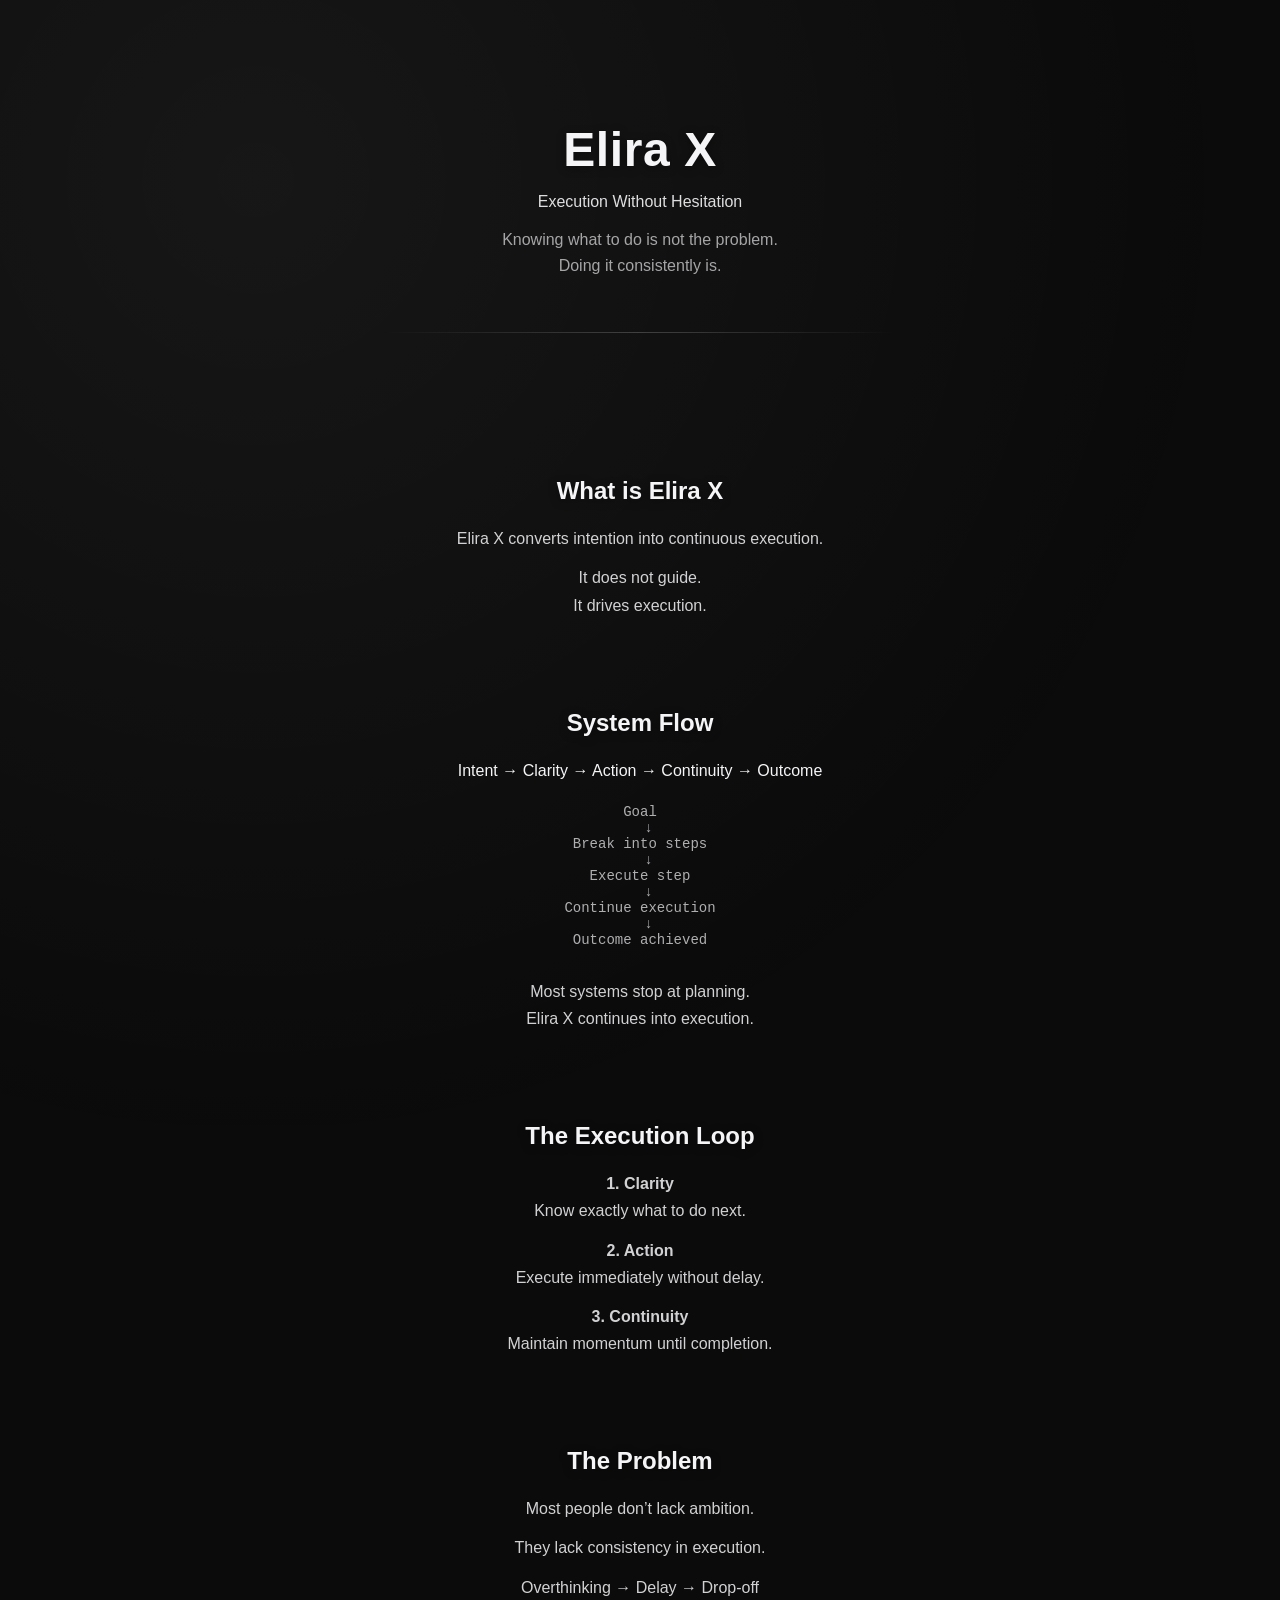
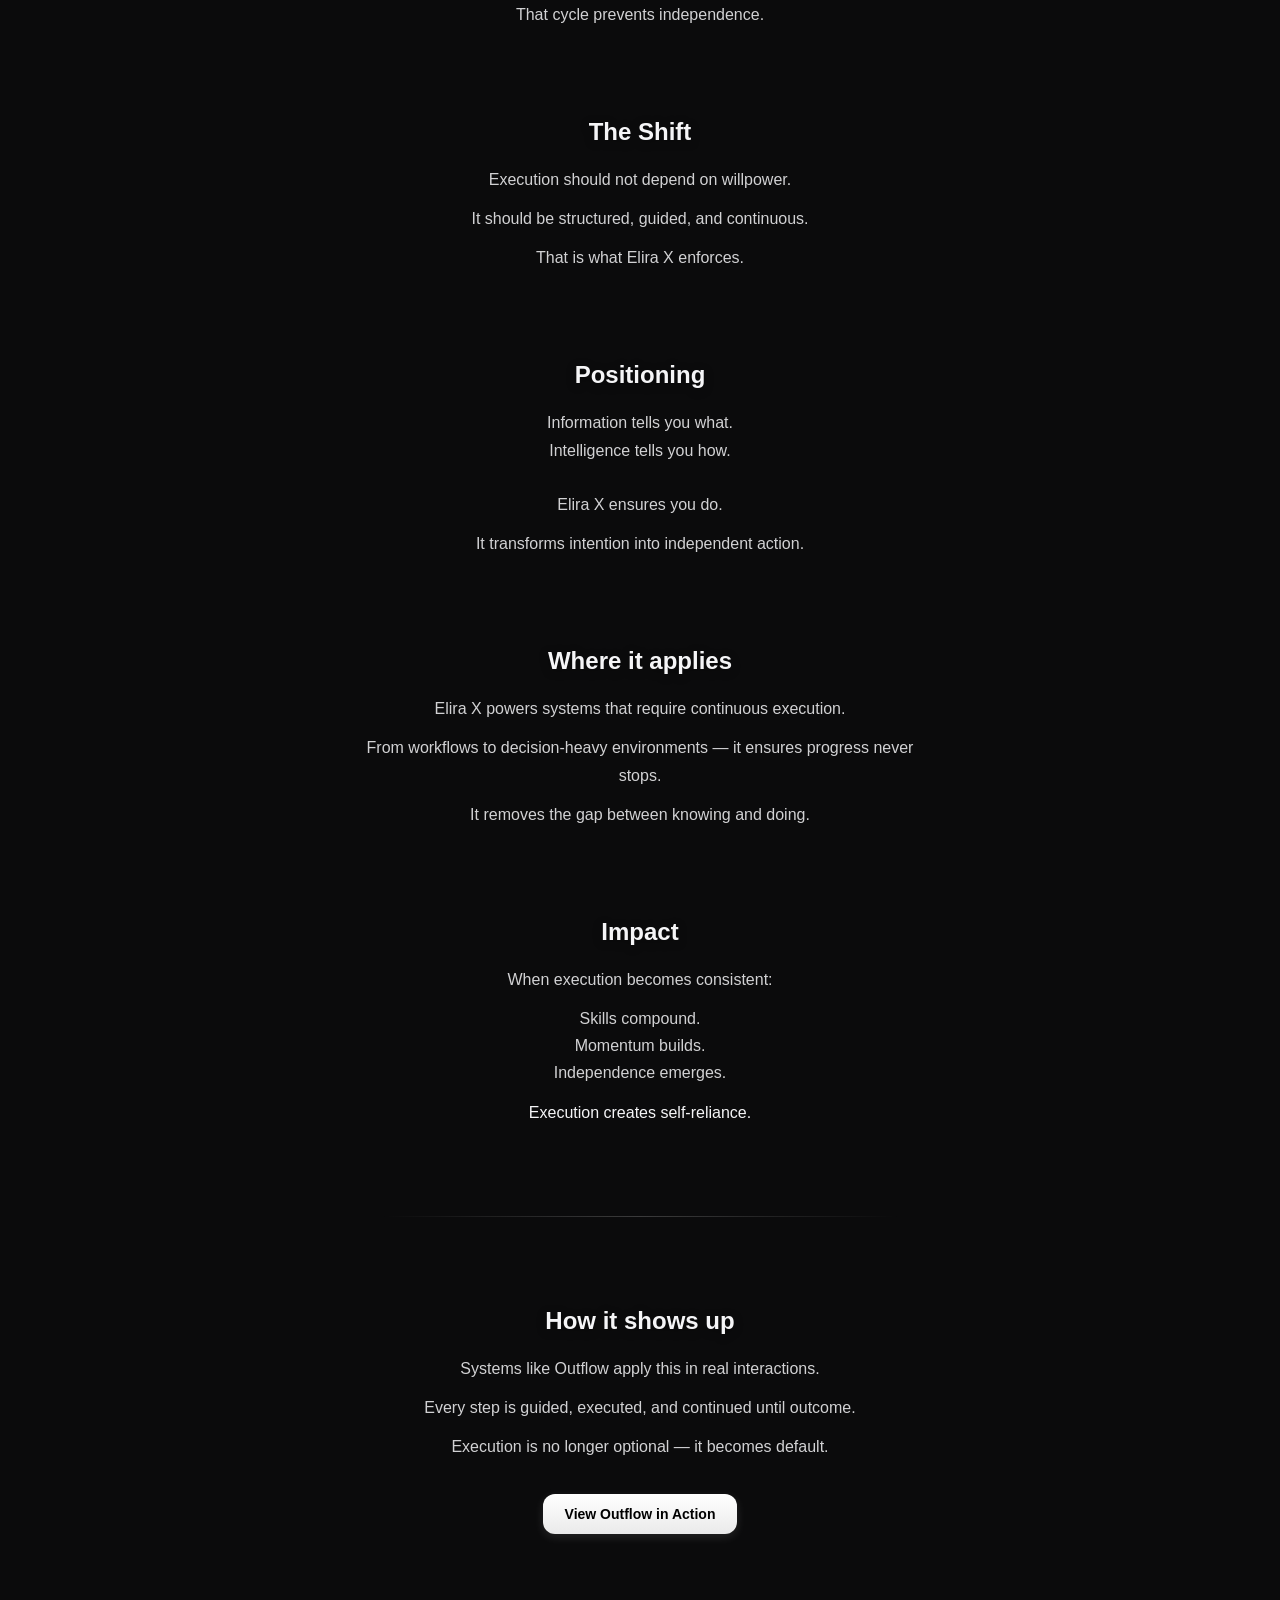
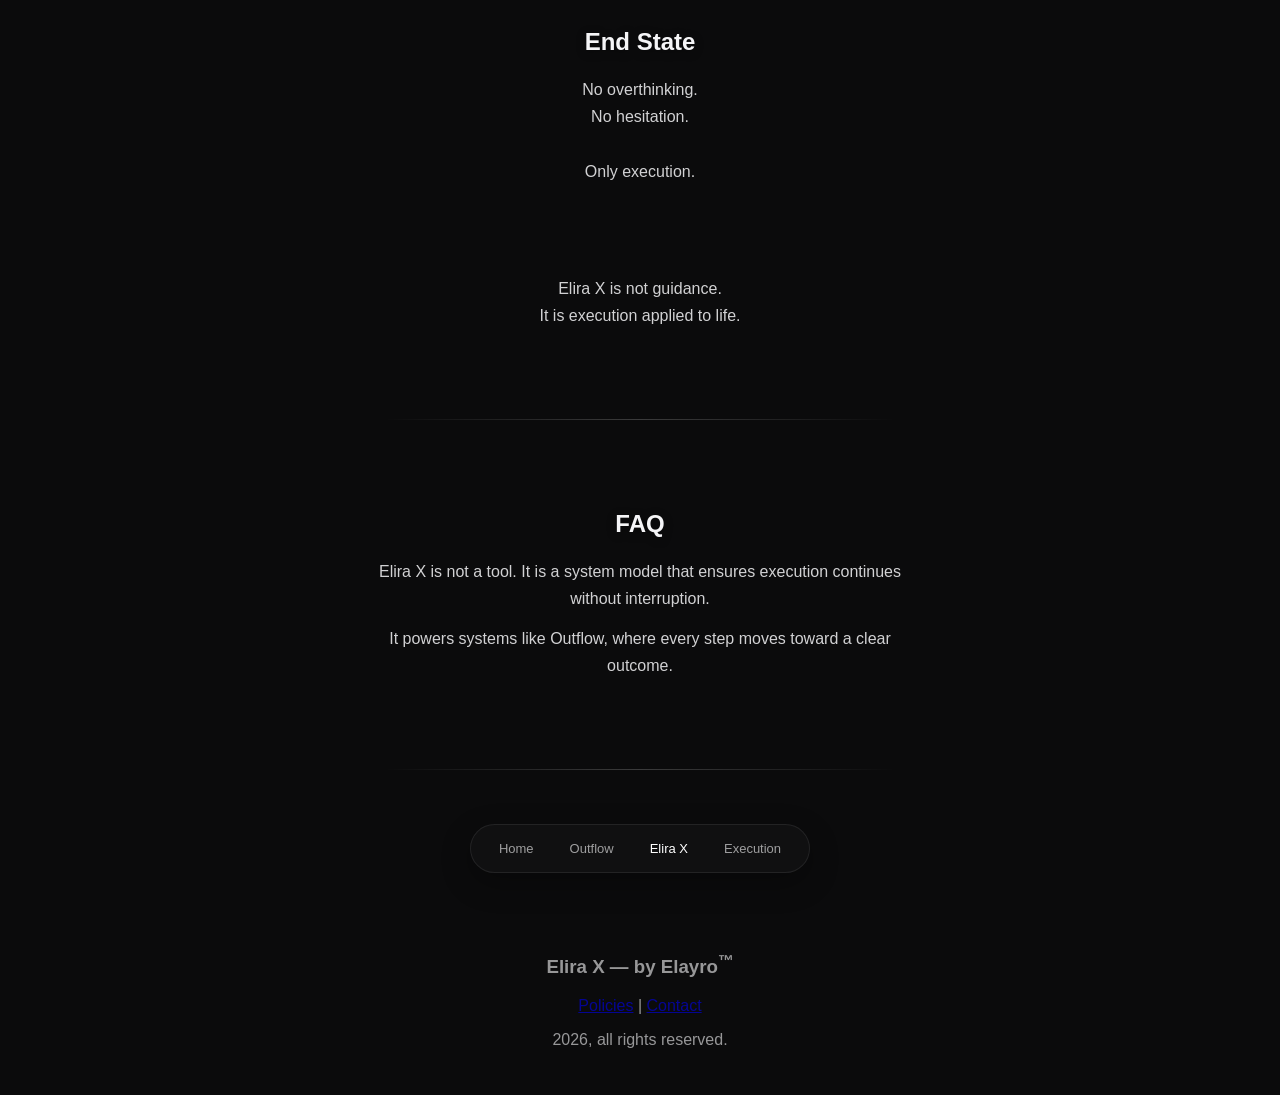
==== commit 84674648: "Update elira.html" ====
--- a/elira.html
+++ b/elira.html
@@ -5,7 +5,7 @@
   <meta charset="UTF-8">
   <meta name="viewport" content="width=device-width, initial-scale=1.0">
 
-  <title><title>Elira X | Execution System | Elayro</title></title>
+  <title>Elira X | Execution System | Elayro</title>
 
   <link rel="stylesheet" href="global.css">
   <script src="app.js" defer></script>
@@ -163,10 +163,11 @@
     Execution creates self-reliance.
   </p>
 </section>
+  <div class="section-divider"></div>
 <section>
   <h2>How it shows up</h2>
   <p>
-    Systems like Outflow apply this model in real interactions.
+    Systems like Outflow apply this in real interactions.
   </p>
   <p>
     Every step is guided, executed, and continued until outcome.
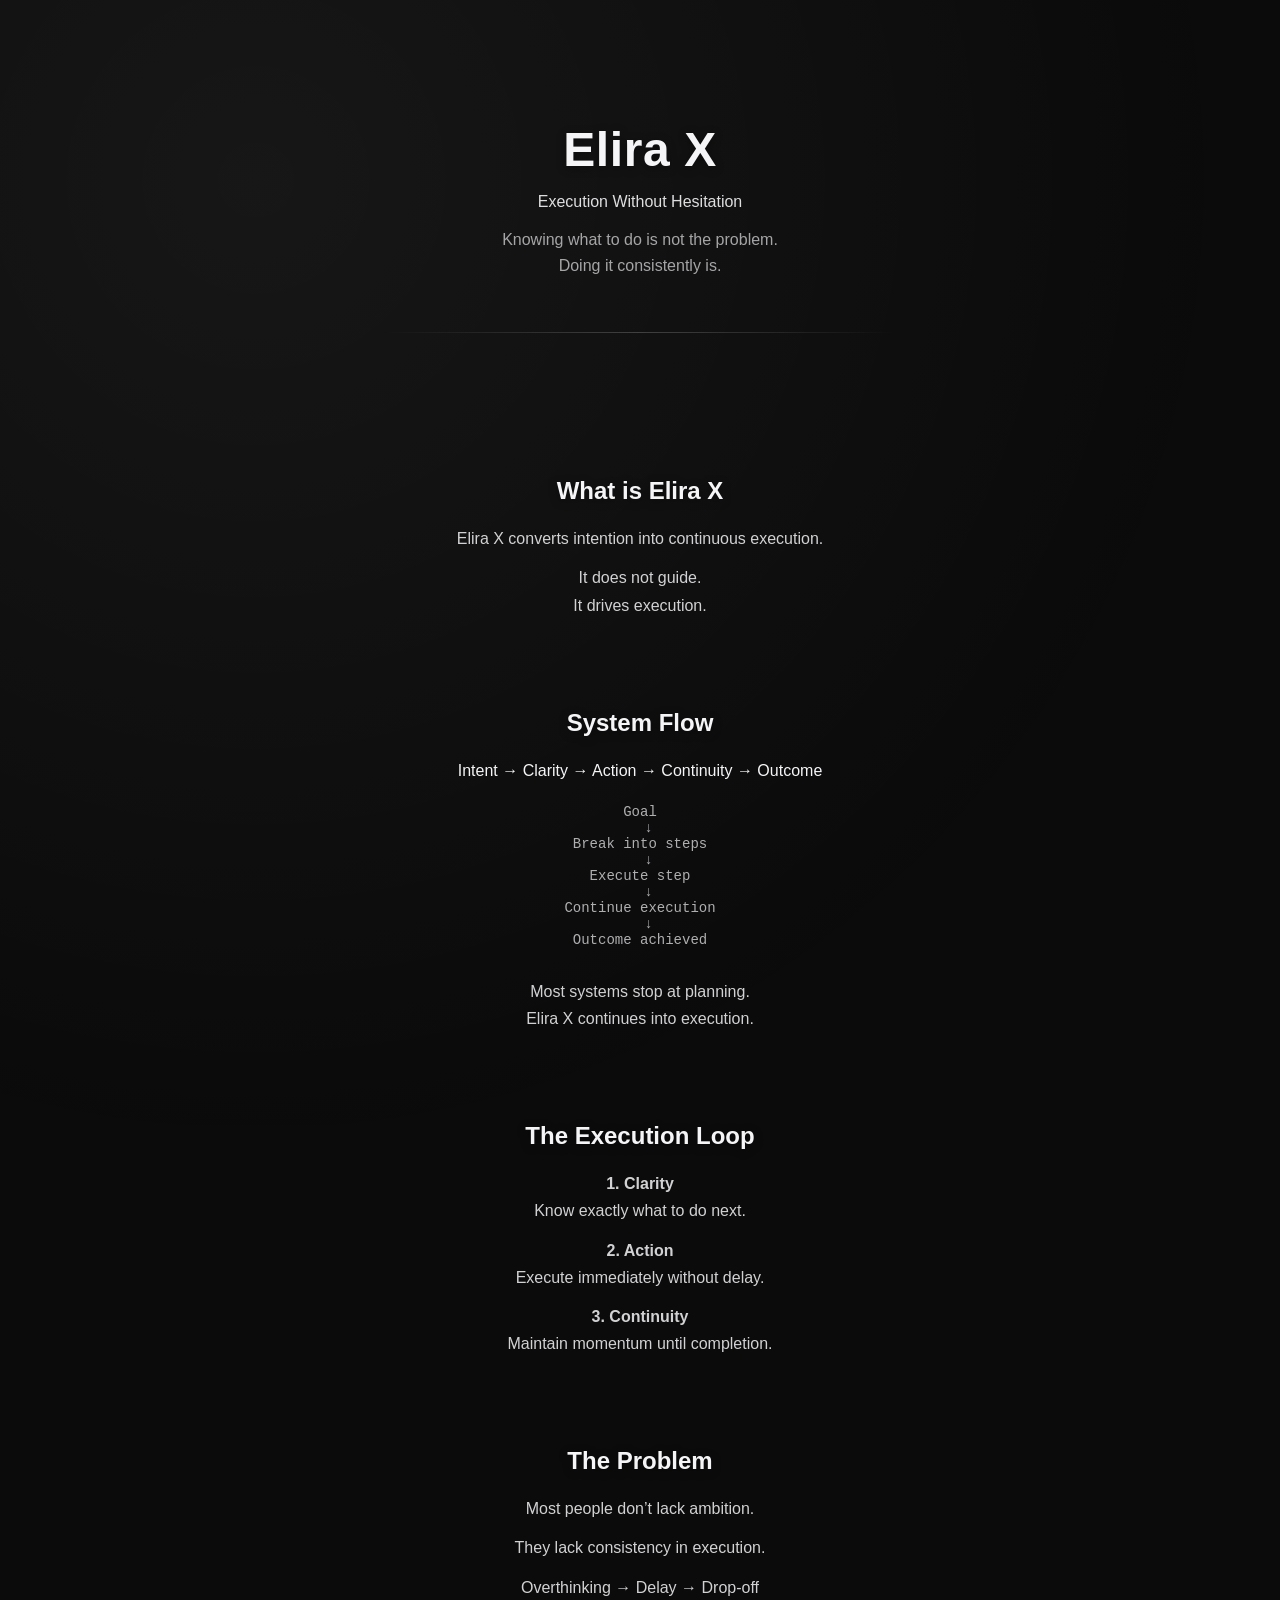
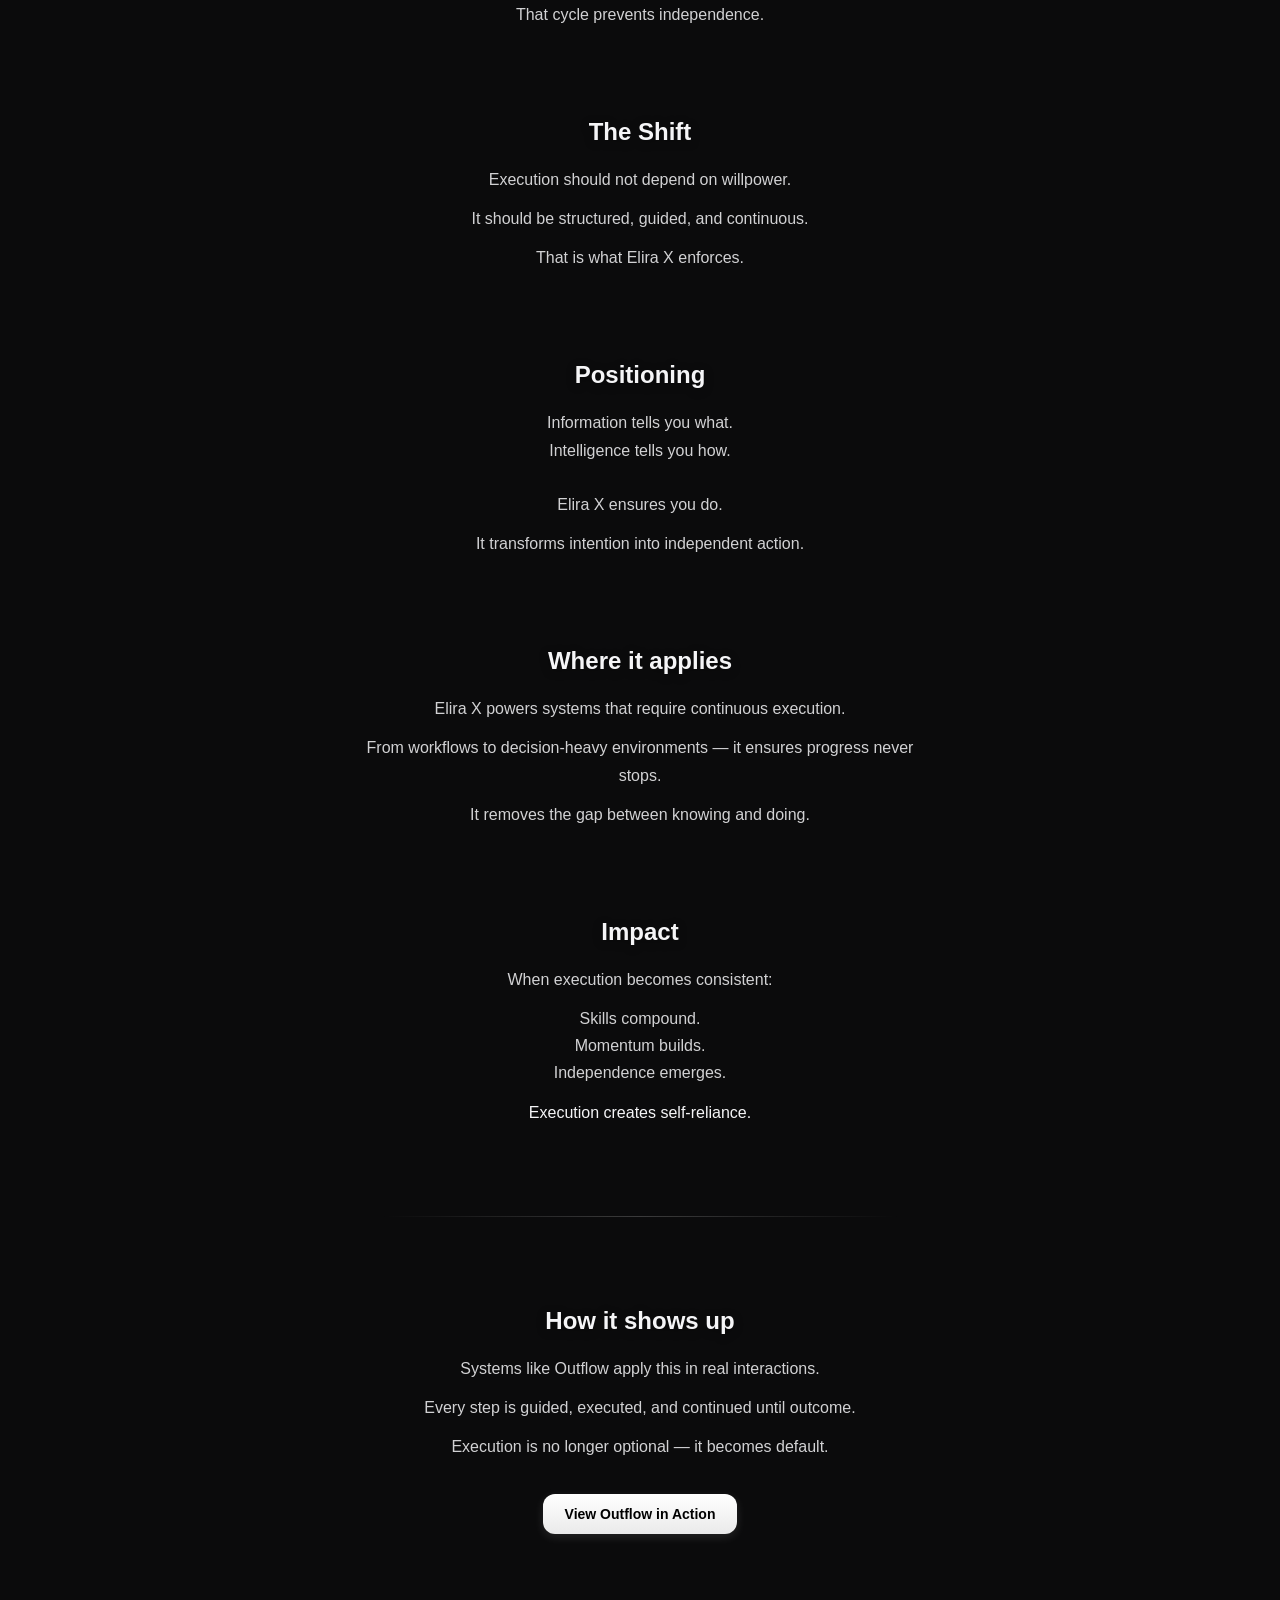
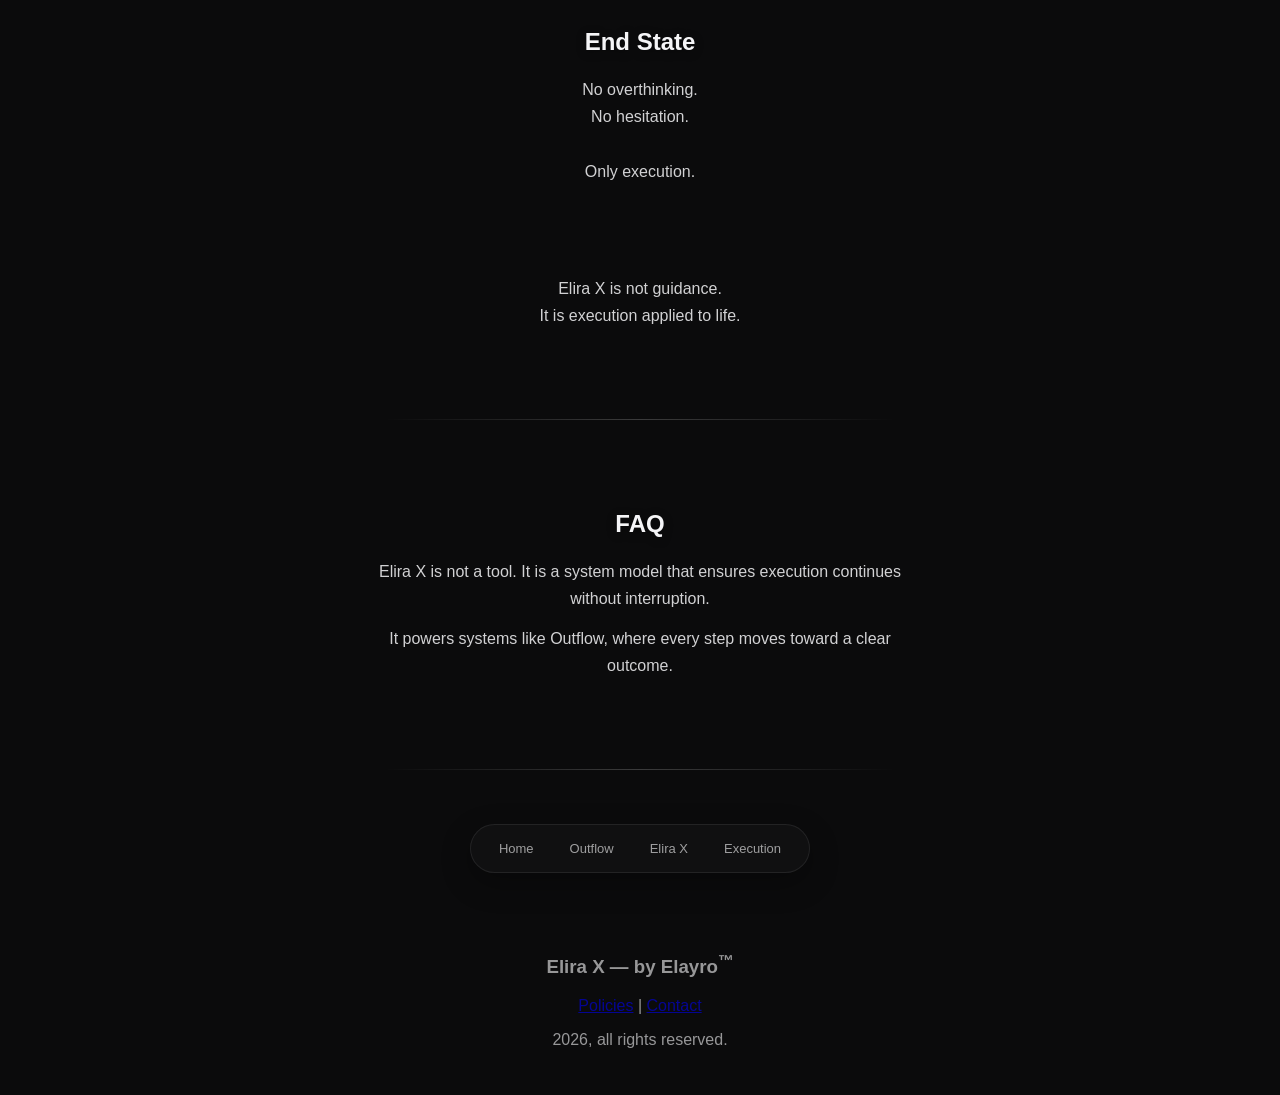
==== commit 1b32de82: "Update elira.html" ====
--- a/elira.html
+++ b/elira.html
@@ -5,12 +5,57 @@
   <meta charset="UTF-8">
   <meta name="viewport" content="width=device-width, initial-scale=1.0">
 
-  <title>Elira X | Execution System | Elayro</title>
+  <title>Elira X | Continuous Execution System | Elayro</title>
+
+  <meta name="description" content="Elira X ensures continuous execution without hesitation by maintaining clarity, action, and momentum until outcomes are achieved.">
+
+  <meta name="keywords" content="Elira X, execution system, continuous execution, Elayro system">
+
+  <meta name="robots" content="index, follow">
+
+<link rel="canonical" href="https://elayro.com/elira">
+
+  <!-- Open Graph -->
+  <meta property="og:title" content="Elira X | Execution System">
+  <meta property="og:description" content="Execution without hesitation through continuous action.">
+  <meta property="og:type" content="website">
+  <meta property="og:url" content="https://elayro.com/elira">
+
+  <!-- Twitter -->
+  <meta name="twitter:card" content="summary_large_image">
+  <meta name="twitter:title" content="Elira X | Execution System">
+  <meta name="twitter:description" content="Turn intention into continuous execution.">
 
   <link rel="stylesheet" href="global.css">
   <script src="app.js" defer></script>
+
+  <!-- FAQ Schema -->
+  <script type="application/ld+json">
+  {
+    "@context": "https://schema.org",
+    "@type": "FAQPage",
+    "mainEntity": [
+      {
+        "@type": "Question",
+        "name": "What is Elira X?",
+        "acceptedAnswer": {
+          "@type": "Answer",
+          "text": "Elira X is a system that converts intention into continuous execution without relying on motivation."
+        }
+      },
+      {
+        "@type": "Question",
+        "name": "How does Elira X work?",
+        "acceptedAnswer": {
+          "@type": "Answer",
+          "text": "It maintains a loop of clarity, action, and continuity until outcomes are achieved."
+        }
+      }
+    ]
+  }
+  </script>
+
 </head>
-
 <body>
 
 <div class="scroll-progress"></div>
@@ -177,7 +222,7 @@
   </p>
 
   <div class="index-links">
-    <a href="outflow.html" class="btn-premium">View Outflow in Action</a>
+   <a href="/outflow" class="btn-premium">View Outflow in Action</a>
   </div>
 </section>
 <!-- END STATE -->
@@ -214,10 +259,10 @@
 
 <!-- NAV -->
 <nav class="nav-minimal">
-  <a href="index.html">Home</a>
-  <a href="outflow.html">Outflow</a>
-  <a href="elira.html">Elira X</a>
-  <a href="execution.html">Execution</a>
+  <a href="/">Home</a>
+  <a href="/outflow">Outflow</a>
+  <a href="/elira">Elira X</a>
+  <a href="/execution">Execution</a>
 </nav>
 
 </main>
@@ -227,7 +272,7 @@
   <h3>Elira X — by Elayro<sup class="tm">™</sup></h3>
 
   <p>
-    <a href="policies.html">Policies</a> |
+    <a href="/policies">Policies</a> |
     <a href="mailto:contact@elayro.com">Contact</a>
   </p>
 
--- a/global.css
+++ b/global.css
@@ -1111,8 +1111,40 @@
 transform: scaleX(1);
 }
 }
-
-
+.feature-grid {
+  display: grid;
+  grid-template-columns: repeat(2, 1fr);
+  gap: 20px;
+  margin-top: 30px;
+}
+
+.feature-card {
+  padding: 20px;
+  border-radius: 12px;
+  background: rgba(255, 255, 255, 0.02);
+  border: 1px solid rgba(255, 255, 255, 0.06);
+  transition: all 0.2s ease;
+}
+
+.feature-card:hover {
+  border-color: rgba(255, 255, 255, 0.15);
+  transform: translateY(-2px);
+}
+
+.feature-title {
+  font-weight: 600;
+  margin-bottom: 6px;
+}
+
+.feature-desc {
+  opacity: 0.7;
+  font-size: 14px;
+}
+@media (max-width: 600px) {
+  .feature-grid {
+    grid-template-columns: 1fr;
+  }
+}
 /* ===============================
 GLOBAL SMOOTHNESS
 =============================== */
@@ -1120,3 +1152,74 @@
 body {
 transition: background 0.3s ease;
 }
+/* ===== CINEMATIC ADDITIONS ===== */
+
+/* disable chat scroll */
+.chat-box {
+  overflow: hidden !important;
+}
+
+/* disable client clicking */
+.clients {
+  pointer-events: none;
+}
+
+/* disable selection */
+.demo-container {
+  user-select: none;
+}
+
+/* invisible interaction shield */
+.demo-container::after {
+  display: none;
+}
+
+/* smooth message fade */
+.message {
+  opacity: 0;
+  transform: translateY(6px);
+  animation: msgFade 0.25s ease forwards;
+}
+
+@keyframes msgFade {
+  to {
+    opacity: 1;
+    transform: translateY(0);
+  }
+}
+
+/* focus mode */
+body.demo-active main {
+  filter: none;
+}
+
+body.demo-active .demo-container {
+  transform: scale(1.02);
+  z-index: 5;
+}
+
+/* zoom effect */
+.demo-container {
+  transition: transform 0.6s ease, box-shadow 0.4s ease;
+}
+
+.demo-container.active-zoom {
+  transform: scale(1.03);
+}
+
+/* pulse glow */
+.chat-area::after {
+  content: "";
+  position: absolute;
+  inset: 0;
+  border-radius: 14px;
+  box-shadow: 0 0 0 0 rgba(255,255,255,0.15);
+  animation: pulseGlow 2.5s infinite;
+  pointer-events: none;
+}
+
+@keyframes pulseGlow {
+  0% { box-shadow: 0 0 0 0 rgba(255,255,255,0.08); }
+  70% { box-shadow: 0 0 0 12px rgba(255,255,255,0); }
+  100% { box-shadow: 0 0 0 0 rgba(255,255,255,0); }
+}
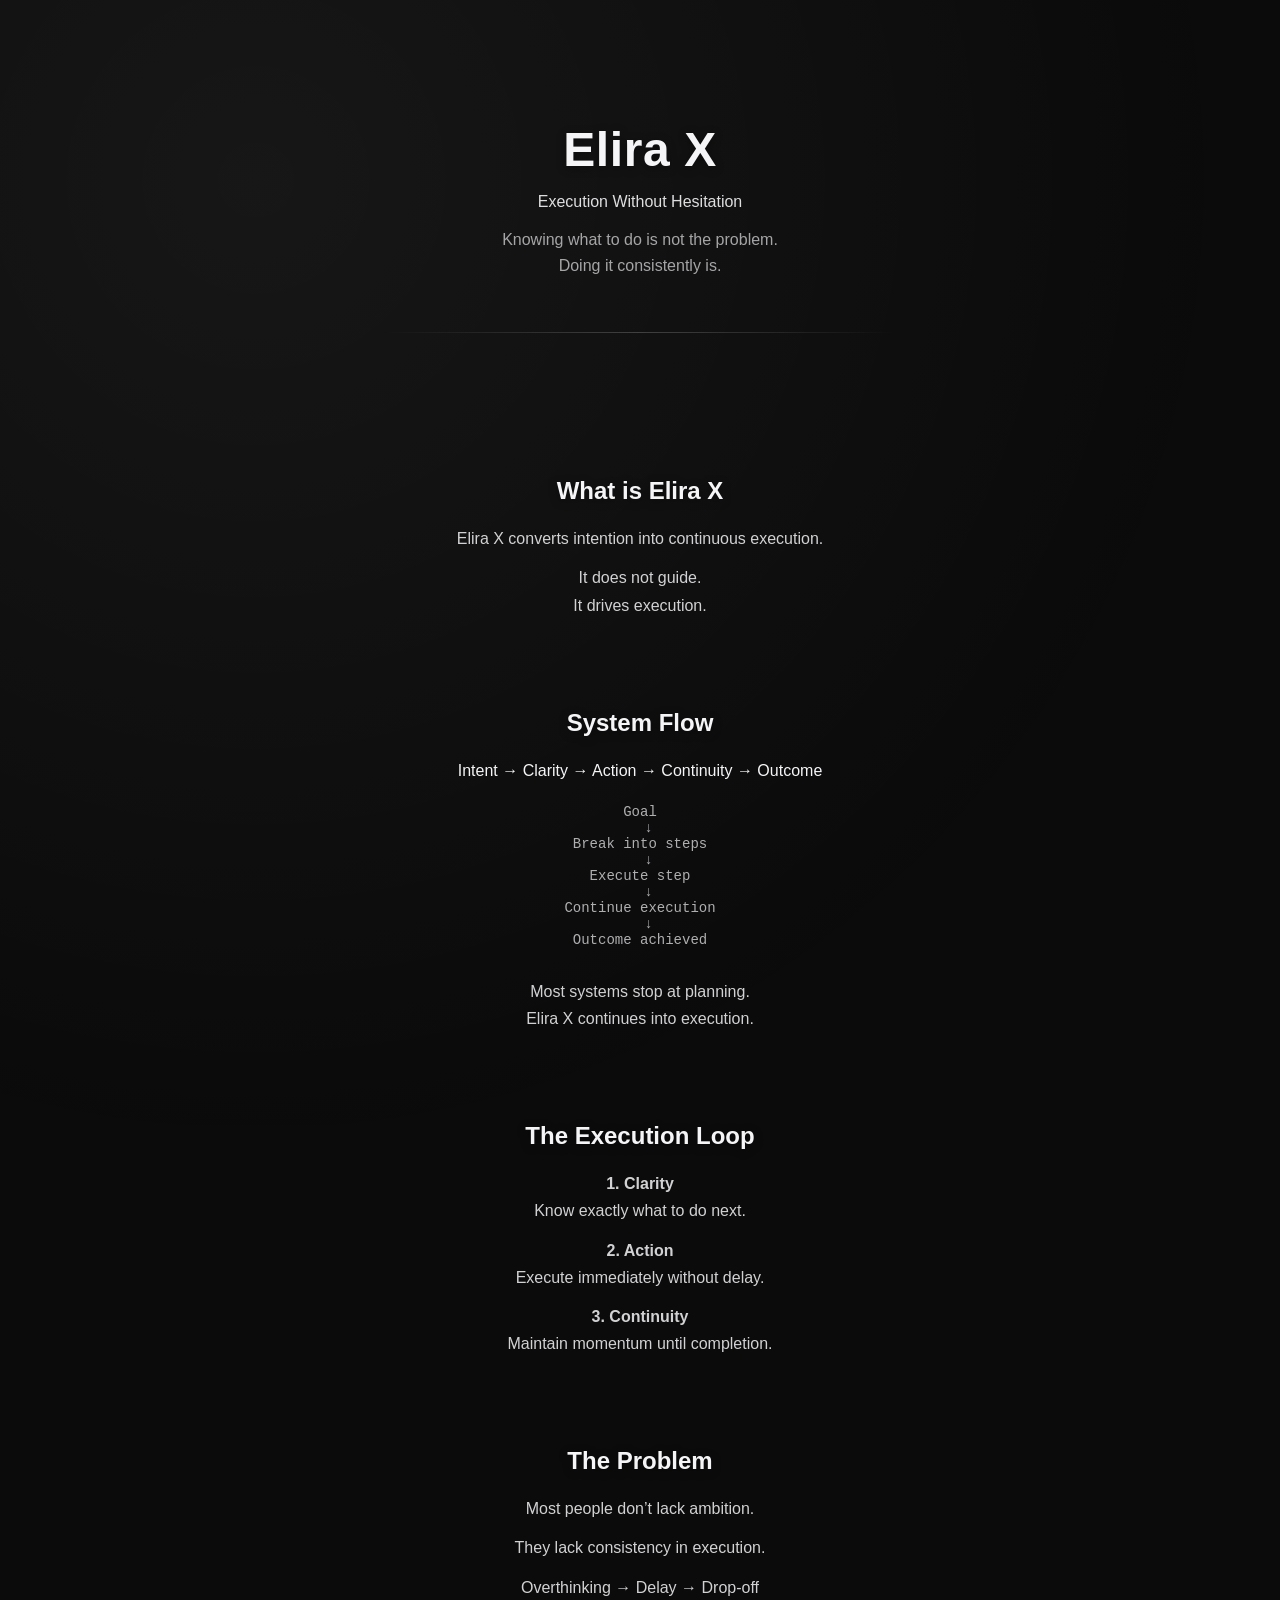
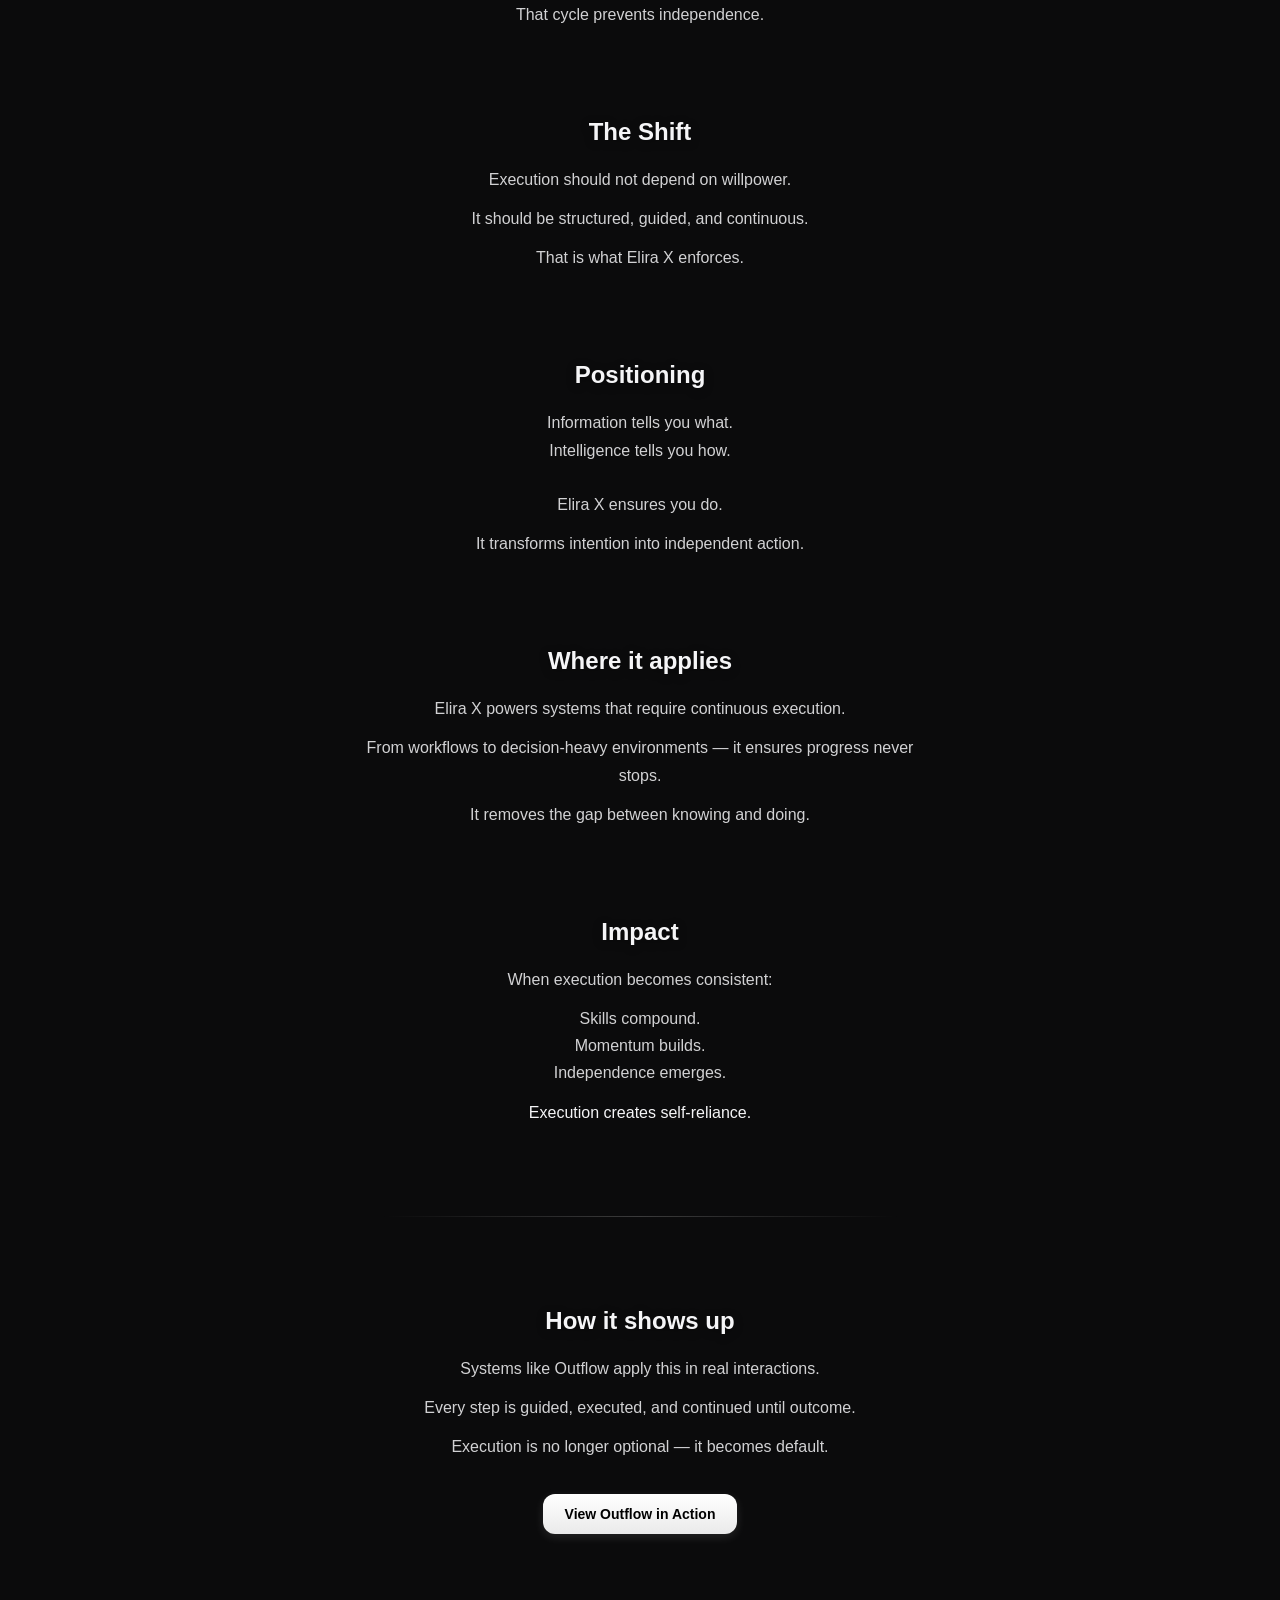
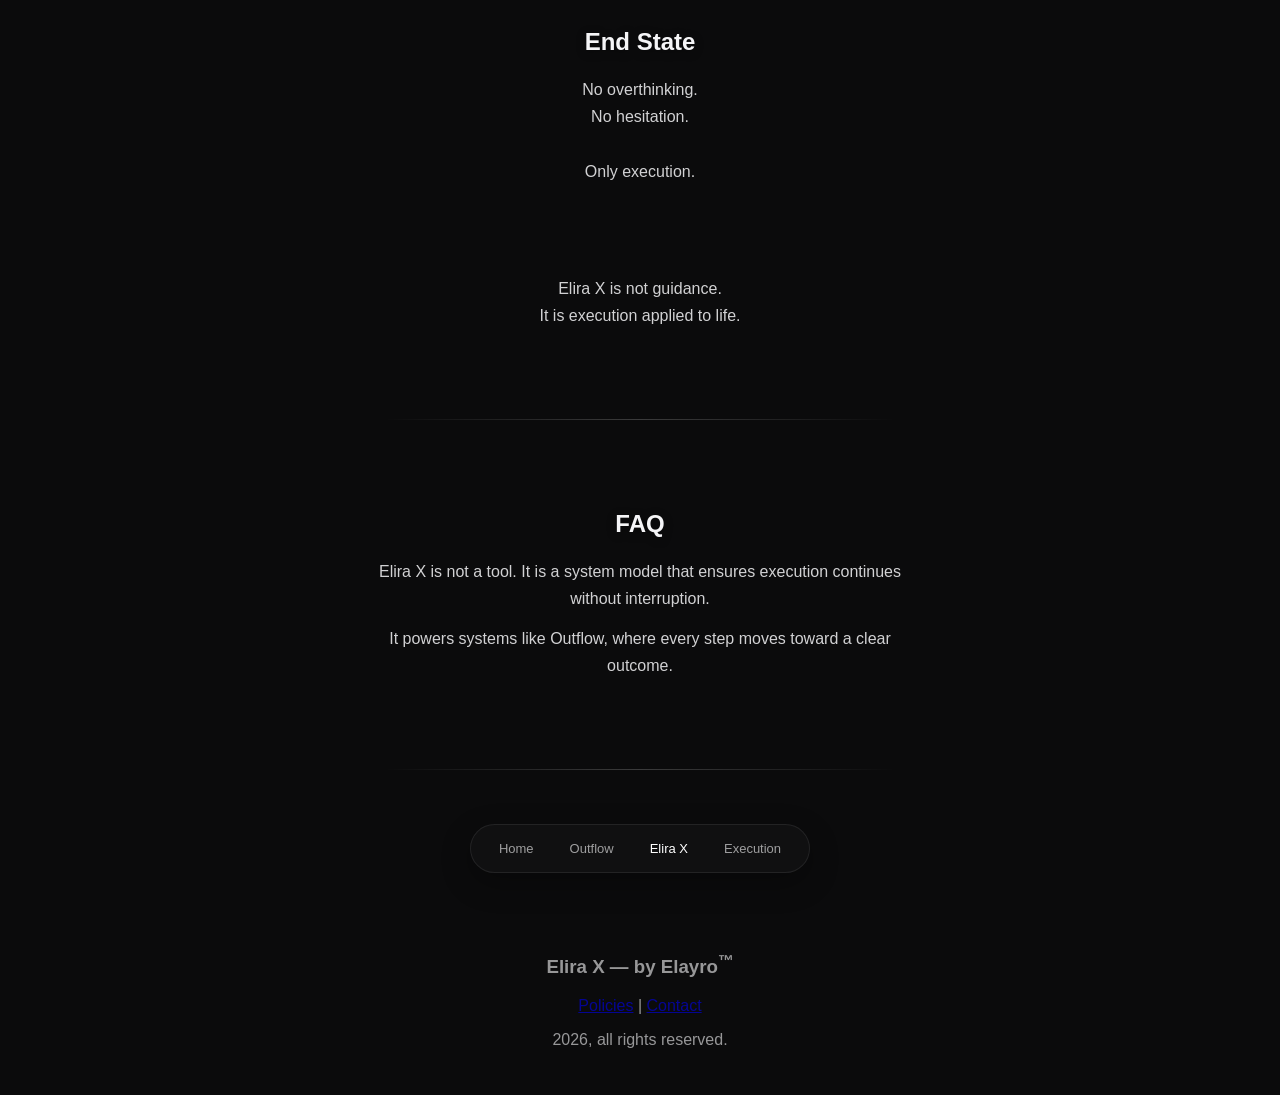
==== commit cb02d94a: "Add files via upload" ====
--- a/elira.html
+++ b/elira.html
@@ -5,57 +5,12 @@
   <meta charset="UTF-8">
   <meta name="viewport" content="width=device-width, initial-scale=1.0">
 
-  <title>Elira X | Continuous Execution System | Elayro</title>
-
-  <meta name="description" content="Elira X ensures continuous execution without hesitation by maintaining clarity, action, and momentum until outcomes are achieved.">
-
-  <meta name="keywords" content="Elira X, execution system, continuous execution, Elayro system">
-
-  <meta name="robots" content="index, follow">
-
-<link rel="canonical" href="https://elayro.com/elira">
-
-  <!-- Open Graph -->
-  <meta property="og:title" content="Elira X | Execution System">
-  <meta property="og:description" content="Execution without hesitation through continuous action.">
-  <meta property="og:type" content="website">
-  <meta property="og:url" content="https://elayro.com/elira">
-
-  <!-- Twitter -->
-  <meta name="twitter:card" content="summary_large_image">
-  <meta name="twitter:title" content="Elira X | Execution System">
-  <meta name="twitter:description" content="Turn intention into continuous execution.">
+  <title>Elira X | Execution System | Elayro</title>
 
   <link rel="stylesheet" href="global.css">
   <script src="app.js" defer></script>
-
-  <!-- FAQ Schema -->
-  <script type="application/ld+json">
-  {
-    "@context": "https://schema.org",
-    "@type": "FAQPage",
-    "mainEntity": [
-      {
-        "@type": "Question",
-        "name": "What is Elira X?",
-        "acceptedAnswer": {
-          "@type": "Answer",
-          "text": "Elira X is a system that converts intention into continuous execution without relying on motivation."
-        }
-      },
-      {
-        "@type": "Question",
-        "name": "How does Elira X work?",
-        "acceptedAnswer": {
-          "@type": "Answer",
-          "text": "It maintains a loop of clarity, action, and continuity until outcomes are achieved."
-        }
-      }
-    ]
-  }
-  </script>
-
 </head>
+
 <body>
 
 <div class="scroll-progress"></div>
@@ -222,7 +177,7 @@
   </p>
 
   <div class="index-links">
-   <a href="/outflow" class="btn-premium">View Outflow in Action</a>
+    <a href="outflow.html" class="btn-premium">View Outflow in Action</a>
   </div>
 </section>
 <!-- END STATE -->
@@ -259,10 +214,10 @@
 
 <!-- NAV -->
 <nav class="nav-minimal">
-  <a href="/">Home</a>
-  <a href="/outflow">Outflow</a>
-  <a href="/elira">Elira X</a>
-  <a href="/execution">Execution</a>
+  <a href="index.html">Home</a>
+  <a href="outflow.html">Outflow</a>
+  <a href="elira.html">Elira X</a>
+  <a href="execution.html">Execution</a>
 </nav>
 
 </main>
@@ -272,7 +227,7 @@
   <h3>Elira X — by Elayro<sup class="tm">™</sup></h3>
 
   <p>
-    <a href="/policies">Policies</a> |
+    <a href="policies.html">Policies</a> |
     <a href="mailto:contact@elayro.com">Contact</a>
   </p>
 
